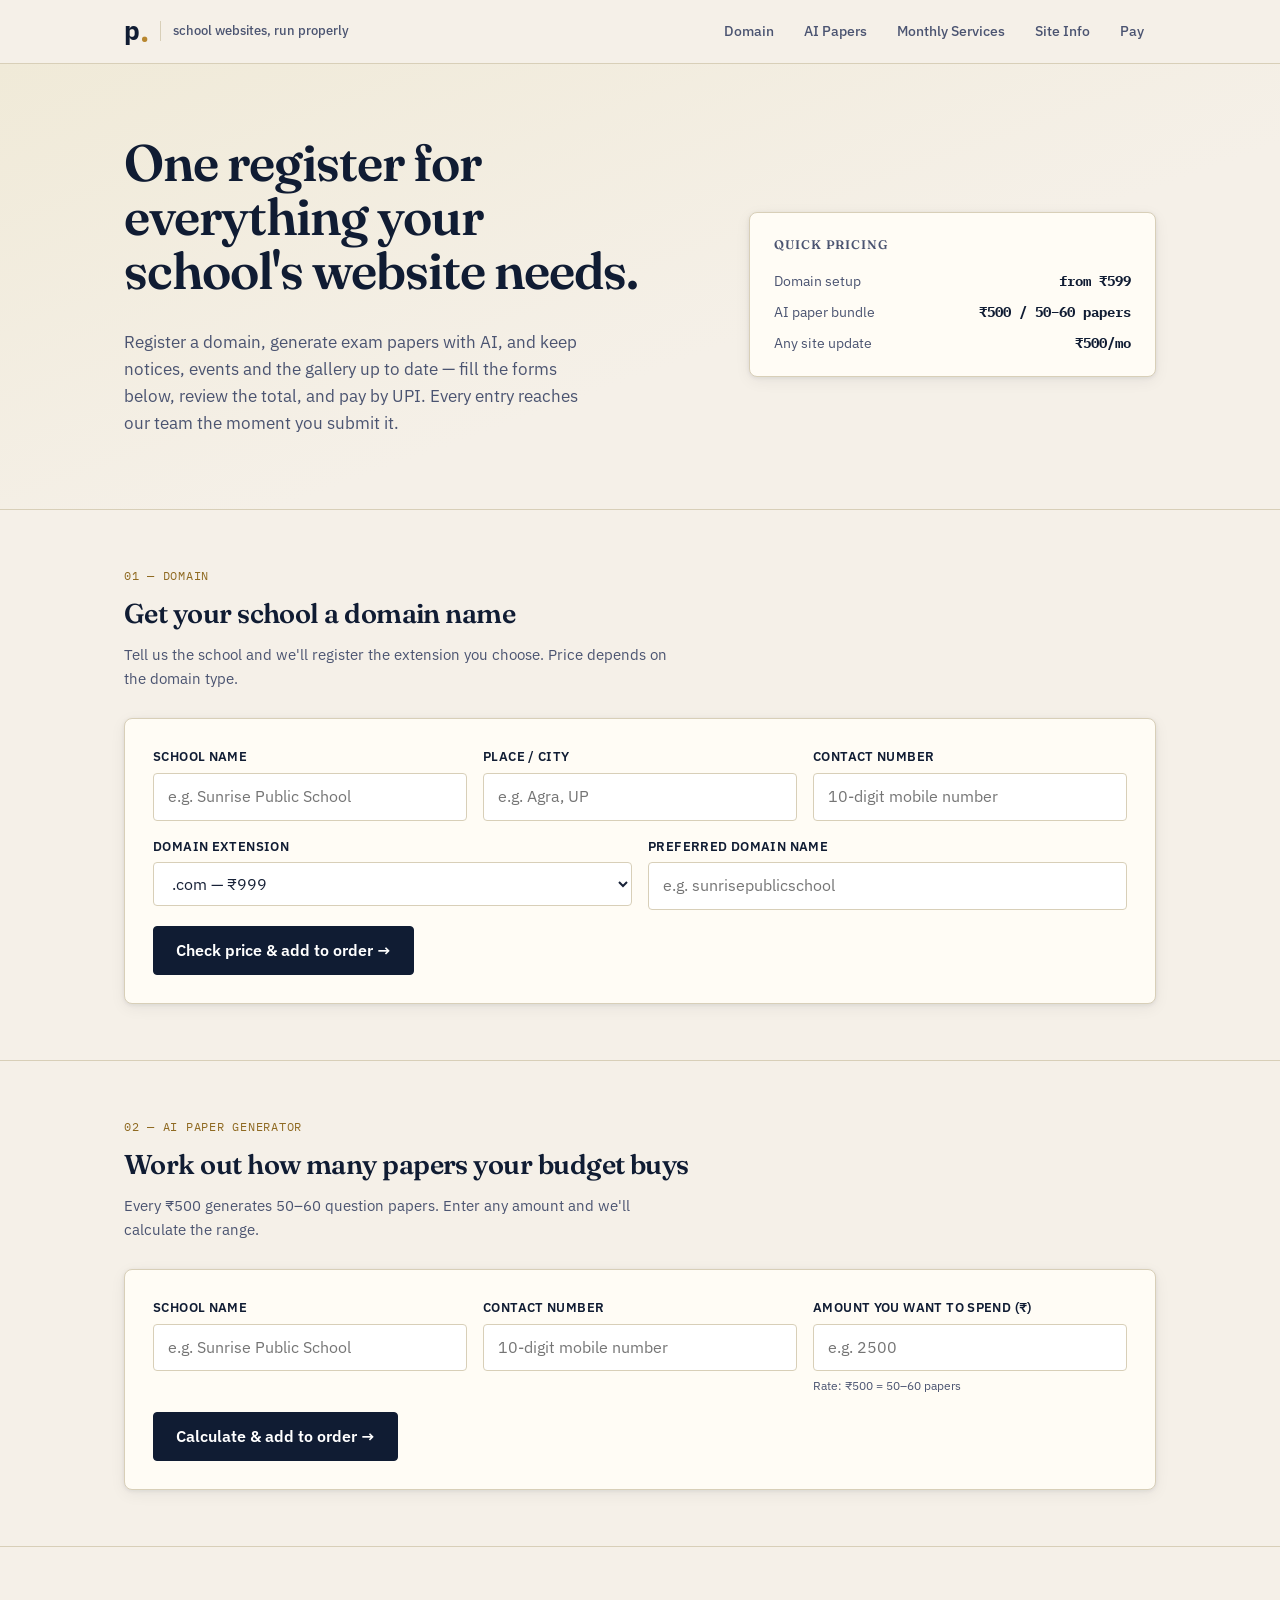
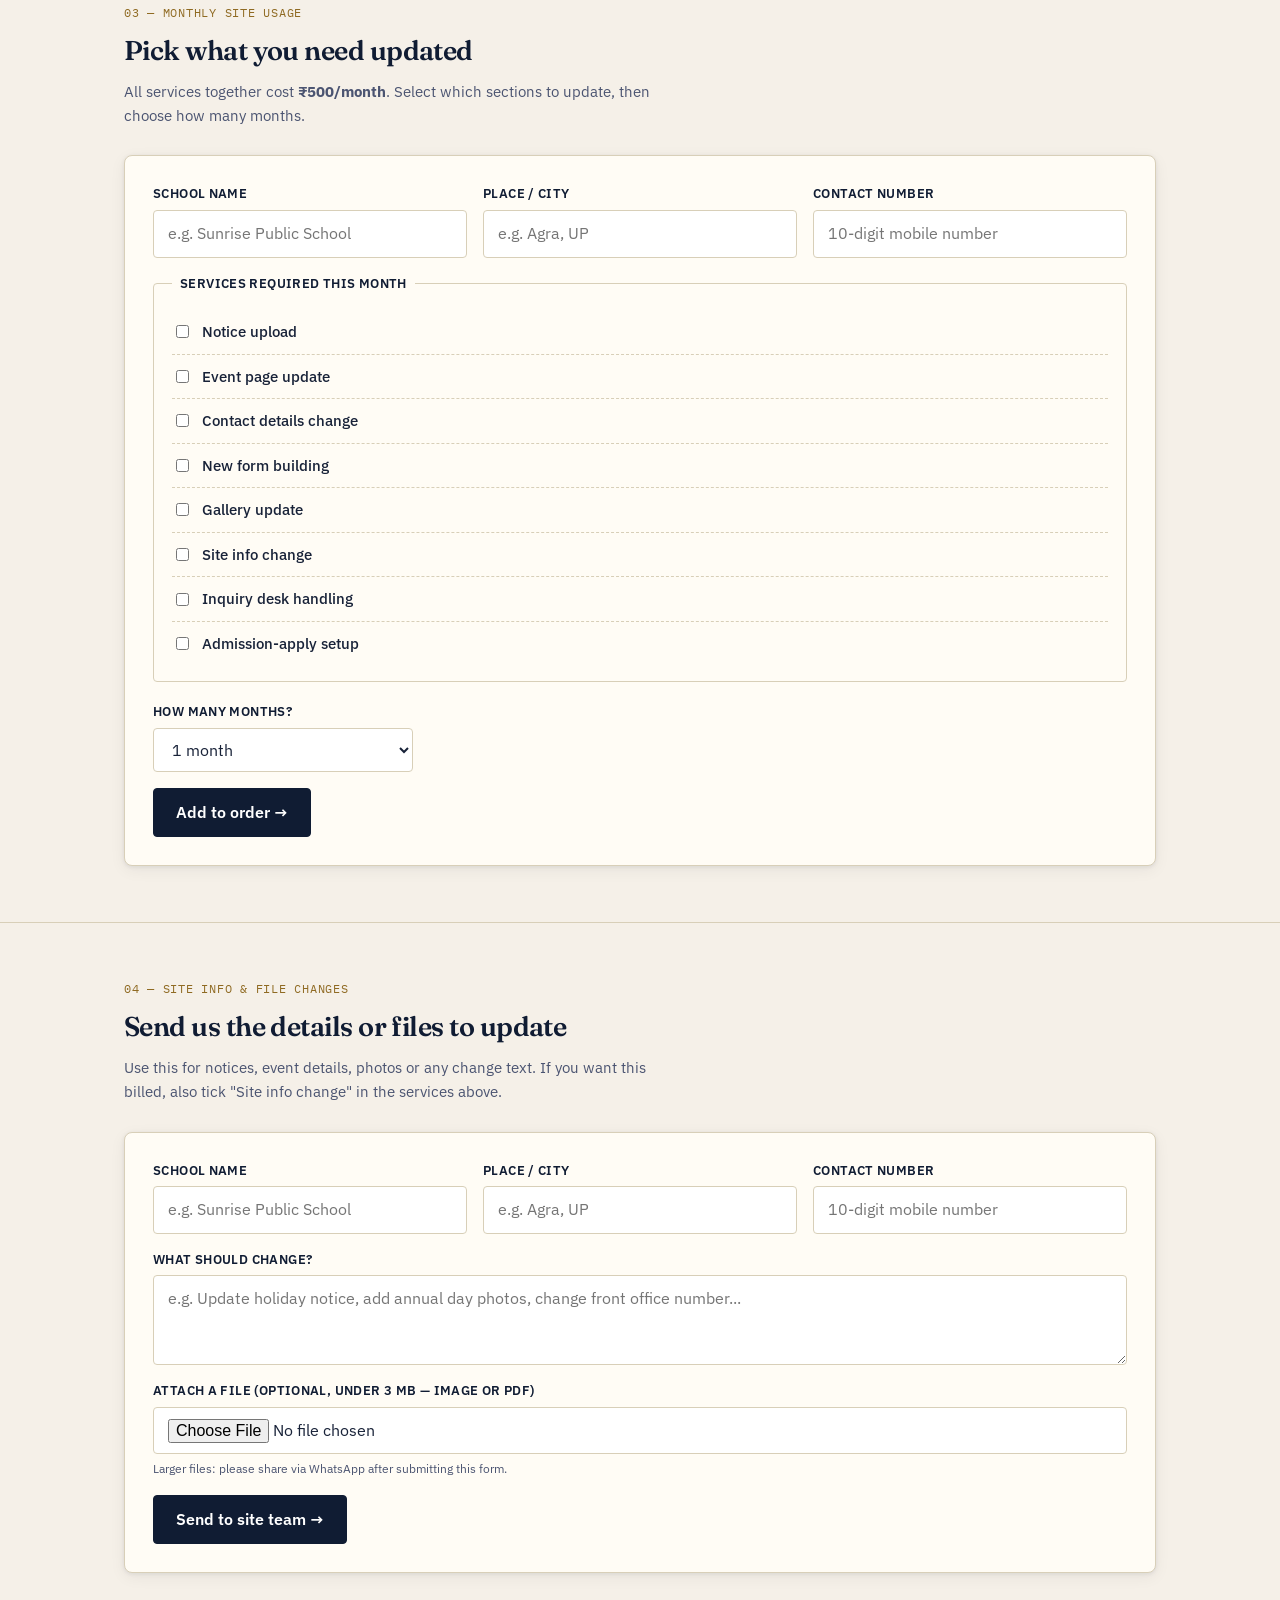
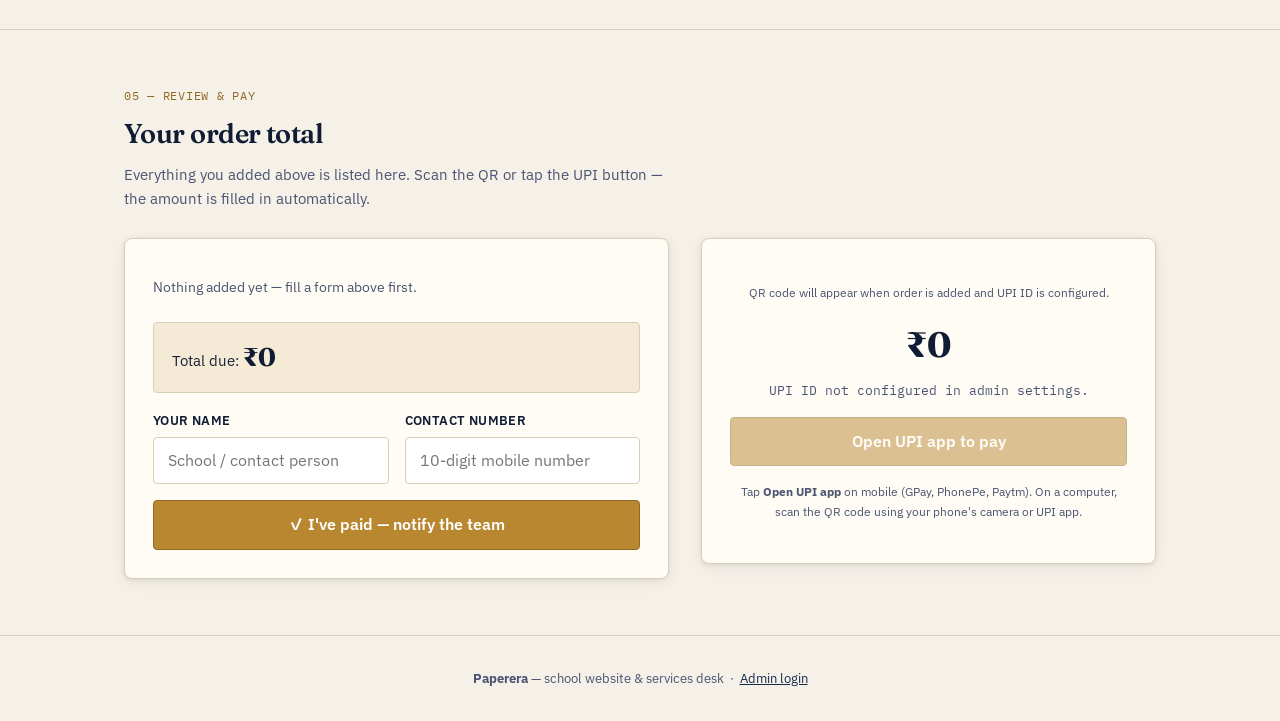
==== index.html @ 580691a7 "Remove secret and clean project history" ====
<!DOCTYPE html>
<html lang="en">
<head>
<meta charset="UTF-8">
<meta name="viewport" content="width=device-width, initial-scale=1.0">
<title>Paperera — School Websites, Run Properly</title>
<link rel="stylesheet" href="style.css">
</head>
<body>

<header class="site-header">
  <div class="container bar">
    <a class="brand" href="#">
      <span class="logo-mark">p<span>.</span></span>
      <span class="tagline">school websites, run properly</span>
    </a>
    <nav class="top-nav">
      <a href="#domain">Domain</a>
      <a href="#papers">AI Papers</a>
      <a href="#services">Monthly Services</a>
      <a href="#siteinfo">Site Info</a>
      <a href="#pay">Pay</a>
    </nav>
  </div>
</header>

<!-- ═══════════ HERO ═══════════ -->
<section class="hero">
  <div class="container">
    <div>
      <h1>One register for everything your school's website needs.</h1>
      <p class="lede">Register a domain, generate exam papers with AI, and keep notices, events and the gallery
      up to date — fill the forms below, review the total, and pay by UPI. Every entry reaches our team the
      moment you submit it.</p>
    </div>
    <div class="register">
      <h4>Quick pricing</h4>
      <dl>
        <dt>Domain setup</dt><dd>from <span id="heroDomainFrom">₹599</span></dd>
        <dt>AI paper bundle</dt><dd><span id="heroPaperRate">₹500</span> / <span id="heroPaperRange">50–60 papers</span></dd>
        <dt>Any site update</dt><dd><span id="heroServiceRate">₹500</span>/mo</dd>
      </dl>
    </div>
  </div>
</section>

<!-- ═══════════ 01 DOMAIN ═══════════ -->
<section class="block" id="domain">
  <div class="container">
    <div class="block-head">
      <span class="no">01 — Domain</span>
      <h2>Get your school a domain name</h2>
      <p>Tell us the school and we'll register the extension you choose. Price depends on the domain type.</p>
    </div>
    <form class="card" id="domainForm" autocomplete="off">
      <div class="grid-3">
        <div class="field">
          <label for="dSchool">School name</label>
          <input type="text" id="dSchool" required placeholder="e.g. Sunrise Public School">
        </div>
        <div class="field">
          <label for="dPlace">Place / city</label>
          <input type="text" id="dPlace" required placeholder="e.g. Agra, UP">
        </div>
        <div class="field">
          <label for="dContact">Contact number</label>
          <input type="tel" id="dContact" required pattern="[0-9+ ]{8,15}" placeholder="10-digit mobile number">
        </div>
      </div>
      <div class="grid-2">
        <div class="field">
          <label for="dExt">Domain extension</label>
          <select id="dExt"></select>
        </div>
        <div class="field">
          <label for="dWanted">Preferred domain name</label>
          <input type="text" id="dWanted" placeholder="e.g. sunrisepublicschool">
        </div>
      </div>
      <div class="result" id="domainResult" style="display:none;">
        <span class="big" id="domainPriceOut">₹0</span> one-time registration for
        <strong id="domainNameOut"></strong>
      </div>
      <button type="submit">Check price &amp; add to order →</button>
      <div class="msg" id="domainMsg"></div>
    </form>
  </div>
</section>

<!-- ═══════════ 02 AI PAPERS ═══════════ -->
<section class="block" id="papers">
  <div class="container">
    <div class="block-head">
      <span class="no">02 — AI paper generator</span>
      <h2>Work out how many papers your budget buys</h2>
      <p>Every ₹500 generates 50–60 question papers. Enter any amount and we'll calculate the range.</p>
    </div>
    <form class="card" id="paperForm" autocomplete="off">
      <div class="grid-3">
        <div class="field">
          <label for="pSchool">School name</label>
          <input type="text" id="pSchool" required placeholder="e.g. Sunrise Public School">
        </div>
        <div class="field">
          <label for="pContact">Contact number</label>
          <input type="tel" id="pContact" required pattern="[0-9+ ]{8,15}" placeholder="10-digit mobile number">
        </div>
        <div class="field">
          <label for="pAmount">Amount you want to spend (₹)</label>
          <input type="number" id="pAmount" min="1" step="1" required placeholder="e.g. 2500">
          <span class="hint" id="paperRateHint"></span>
        </div>
      </div>
      <div class="result" id="paperResult" style="display:none;"></div>
      <button type="submit">Calculate &amp; add to order →</button>
      <div class="msg" id="paperMsg"></div>
    </form>
  </div>
</section>

<!-- ═══════════ 03 MONTHLY SERVICES ═══════════ -->
<section class="block" id="services">
  <div class="container">
    <div class="block-head">
      <span class="no">03 — Monthly site usage</span>
      <h2>Pick what you need updated</h2>
      <p>All services together cost <strong id="svcMonthlyLabel">₹500/month</strong>. Select which sections to update, then choose how many months.</p>
    </div>
    <form class="card" id="servicesForm" autocomplete="off">
      <div class="grid-3">
        <div class="field">
          <label for="sSchool">School name</label>
          <input type="text" id="sSchool" required placeholder="e.g. Sunrise Public School">
        </div>
        <div class="field">
          <label for="sPlace">Place / city</label>
          <input type="text" id="sPlace" required placeholder="e.g. Agra, UP">
        </div>
        <div class="field">
          <label for="sContact">Contact number</label>
          <input type="tel" id="sContact" required pattern="[0-9+ ]{8,15}" placeholder="10-digit mobile number">
        </div>
      </div>
      <fieldset>
        <legend>Services required this month</legend>
        <div id="serviceList"></div>
      </fieldset>
      <div class="field" style="max-width:260px;">
        <label for="sMonths">How many months?</label>
        <select id="sMonths">
          <option value="1">1 month</option>
          <option value="2">2 months</option>
          <option value="3">3 months</option>
          <option value="4">4 months</option>
          <option value="5">5 months</option>
          <option value="6">6 months</option>
          <option value="7">7 months</option>
          <option value="8">8 months</option>
          <option value="9">9 months</option>
          <option value="10">10 months</option>
          <option value="11">11 months</option>
          <option value="12">12 months</option>
        </select>
      </div>
      <div class="result" id="servicesResult" style="display:none;"></div>
      <button type="submit">Add to order →</button>
      <div class="msg" id="serviceMsg"></div>
    </form>
  </div>
</section>

<!-- ═══════════ 04 SITE INFO ═══════════ -->
<section class="block" id="siteinfo">
  <div class="container">
    <div class="block-head">
      <span class="no">04 — Site info &amp; file changes</span>
      <h2>Send us the details or files to update</h2>
      <p>Use this for notices, event details, photos or any change text. If you want this billed, also tick
      "Site info change" in the services above.</p>
    </div>
    <form class="card" id="infoForm" autocomplete="off">
      <div class="grid-3">
        <div class="field">
          <label for="iSchool">School name</label>
          <input type="text" id="iSchool" required placeholder="e.g. Sunrise Public School">
        </div>
        <div class="field">
          <label for="iPlace">Place / city</label>
          <input type="text" id="iPlace" required placeholder="e.g. Agra, UP">
        </div>
        <div class="field">
          <label for="iContact">Contact number</label>
          <input type="tel" id="iContact" required pattern="[0-9+ ]{8,15}" placeholder="10-digit mobile number">
        </div>
      </div>
      <div class="field">
        <label for="iNotes">What should change?</label>
        <textarea id="iNotes" placeholder="e.g. Update holiday notice, add annual day photos, change front office number..."></textarea>
      </div>
      <div class="field">
        <label for="iFile">Attach a file (optional, under 3&nbsp;MB — image or PDF)</label>
        <input type="file" id="iFile" accept="image/*,.pdf">
        <span class="hint">Larger files: please share via WhatsApp after submitting this form.</span>
      </div>
      <button type="submit">Send to site team →</button>
      <div class="msg" id="infoMsg"></div>
    </form>
  </div>
</section>

<!-- ═══════════ 05 PAY ═══════════ -->
<section class="block" id="pay" style="border-bottom:none;">
  <div class="container">
    <div class="block-head">
      <span class="no">05 — Review &amp; pay</span>
      <h2>Your order total</h2>
      <p>Everything you added above is listed here. Scan the QR or tap the UPI button — the amount is filled
      in automatically.</p>
    </div>
    <div class="pay-wrap">
      <div class="card">
        <ul class="cart-list" id="cartList">
          <li class="empty-row"><em>Nothing added yet — fill a form above first.</em></li>
        </ul>
        <div class="result">
          Total due: <span class="big" id="cartTotalOut">₹0</span>
        </div>
        <div class="grid-2" style="margin-top:18px;">
          <div class="field">
            <label for="payName">Your name</label>
            <input type="text" id="payName" placeholder="School / contact person">
          </div>
          <div class="field">
            <label for="payContact">Contact number</label>
            <input type="tel" id="payContact" placeholder="10-digit mobile number">
          </div>
        </div>
        <button id="confirmPaidBtn" class="gold" style="width:100%;justify-content:center;">
          ✓ I've paid — notify the team
        </button>
        <div class="msg" id="payMsg"></div>
      </div>

      <div class="qr-box">
        <div id="qrImageWrap"><p class="hint">Loading payment QR…</p></div>
        <div class="amt" id="qrAmountOut">₹0</div>
        <div style="display:flex;align-items:center;justify-content:center;gap:8px;margin-top:6px;">
          <span class="upi" id="qrUpiOut">UPI ID not set</span>
          <button type="button" id="copyUpiBtn" class="secondary sm" style="display:none;padding:3px 8px;font-size:0.75rem;">Copy</button>
        </div>
        <p style="margin-top:16px;">
          <a class="btn gold" id="upiPayBtn" href="#" style="width:100%;justify-content:center;">Open UPI app to pay</a>
        </p>
        <p class="hint" id="upiHintText">
          Tap <strong>Open UPI app</strong> on mobile (GPay, PhonePe, Paytm). On a computer, scan the QR code using your phone's camera or UPI app.
        </p>
      </div>
    </div>
  </div>
</section>

<!-- ═══════════ STICKY CART BAR ═══════════ -->
<div class="cart-bar" id="cartBar" style="display:none;">
  <div class="container">
    <div class="items" id="cartBarItems">No items added yet</div>
    <div class="total">Total: <span id="cartBarTotal">₹0</span></div>
    <a href="#pay" class="btn gold">Review &amp; pay →</a>
  </div>
</div>

<footer class="site-footer">
  <div class="container">
    <strong>Paperera</strong> — school website &amp; services desk
    &nbsp;·&nbsp; <a href="admin.html">Admin login</a>
  </div>
</footer>

<script src="storage.js"></script>
<script src="app.js"></script>
</body>
</html>
---- style.css ----
@import url('https://fonts.googleapis.com/css2?family=Fraunces:opsz,wght@9..144,400;9..144,500;9..144,600;9..144,700&family=IBM+Plex+Sans:wght@400;500;600;700&family=IBM+Plex+Mono:wght@500&display=swap');

:root {
  --ink:          #182238;
  --ink-soft:     #4b5471;
  --navy:         #182b4d;
  --navy-deep:    #101c33;
  --paper:        #f5f0e8;
  --paper-card:   #fffcf5;
  --line:         #d8cfb8;
  --gold:         #b8872f;
  --gold-light:   #f5ead6;
  --gold-deep:    #8f6a22;
  --green:        #2a6044;
  --red:          #a3372b;
  --radius:       4px;
  --radius-lg:    8px;
  --max:          1080px;
  --shadow:       0 1px 4px rgba(16,28,51,.08), 0 4px 16px rgba(16,28,51,.06);
}

*, *::before, *::after { box-sizing: border-box; }
html { scroll-behavior: smooth; }
body {
  margin: 0;
  background: var(--paper);
  color: var(--ink);
  font-family: 'IBM Plex Sans', system-ui, sans-serif;
  font-size: 16px;
  line-height: 1.6;
}
h1, h2, h3, h4 {
  font-family: 'Fraunces', serif;
  color: var(--navy-deep);
  margin: 0 0 .4em;
  font-weight: 600;
  letter-spacing: -.02em;
}
p { margin: 0 0 1em; max-width: 62ch; }
a { color: var(--navy); }
.container { max-width: var(--max); margin: 0 auto; padding: 0 24px; }

::selection { background: var(--gold); color: #fff; }
:focus-visible { outline: 2px solid var(--navy); outline-offset: 2px; }

/* ─── Logo mark "p." ─── */
.logo-mark {
  font-family: 'IBM Plex Sans', sans-serif;
  font-weight: 700;
  font-size: 1.6rem;
  color: var(--navy-deep);
  letter-spacing: -.04em;
  line-height: 1;
  display: inline-flex;
  align-items: center;
  gap: 1px;
  user-select: none;
}
.logo-mark span { color: var(--gold); font-size: 1.9rem; line-height: 1; }

/* ─── Header ─── */
.site-header {
  border-bottom: 1px solid var(--line);
  background: var(--paper);
  position: sticky; top: 0; z-index: 20;
}
.site-header .bar {
  display: flex; align-items: center; justify-content: space-between;
  padding: 14px 24px;
}
.brand { display: flex; align-items: center; gap: 12px; text-decoration: none; }
.brand .tagline { color: var(--ink-soft); font-size: .8rem; font-weight: 500; padding-left: 12px; border-left: 1px solid var(--line); }
nav.top-nav { display: flex; gap: 6px; }
nav.top-nav a {
  color: var(--ink-soft); text-decoration: none; font-size: .88rem; font-weight: 500;
  padding: 6px 12px; border-radius: var(--radius); transition: background .15s, color .15s;
}
nav.top-nav a:hover { color: var(--navy-deep); background: var(--gold-light); }
@media (max-width: 720px) { nav.top-nav { display: none; } }

/* ─── Hero ─── */
.hero {
  border-bottom: 1px solid var(--line);
  background: linear-gradient(160deg, #f0ead8 0%, var(--paper) 60%);
}
.hero .container {
  padding: 72px 24px 56px;
  display: grid; grid-template-columns: 1.4fr 1fr; gap: 56px; align-items: center;
}
@media (max-width: 720px) { .hero .container { grid-template-columns: 1fr; } }
.hero h1 { font-size: clamp(2rem, 4.5vw, 3.2rem); line-height: 1.06; max-width: 16ch; margin-bottom: .6em; }
.hero .lede { font-size: 1.05rem; color: var(--ink-soft); max-width: 46ch; }
.hero .register {
  border: 1px solid var(--line); background: var(--paper-card);
  padding: 22px 24px; border-radius: var(--radius-lg); box-shadow: var(--shadow);
}
.hero .register h4 { font-size: .78rem; text-transform: uppercase; letter-spacing: .07em; color: var(--ink-soft); margin-bottom: 14px; }
.hero .register dl { display: grid; grid-template-columns: auto 1fr; gap: 8px 16px; margin: 0; font-size: .9rem; }
.hero .register dt { color: var(--ink-soft); }
.hero .register dd { margin: 0; text-align: right; font-weight: 700; color: var(--navy-deep); font-family: 'IBM Plex Mono', monospace; }

/* ─── Sections ─── */
section.block { padding: 56px 0; border-bottom: 1px solid var(--line); }
.block-head { margin-bottom: 28px; }
.block-head .no {
  font-family: 'IBM Plex Mono', monospace; color: var(--gold-deep);
  font-size: .78rem; letter-spacing: .06em; text-transform: uppercase; display: block; margin-bottom: 6px;
}
.block-head h2 { font-size: 1.7rem; margin-bottom: 6px; }
.block-head p { margin: 0; color: var(--ink-soft); font-size: .95rem; }

/* ─── Cards + forms ─── */
.card {
  border: 1px solid var(--line); background: var(--paper-card);
  border-radius: var(--radius-lg); padding: 28px; box-shadow: var(--shadow);
}
.grid-2 { display: grid; grid-template-columns: 1fr 1fr; gap: 16px; }
.grid-3 { display: grid; grid-template-columns: 1fr 1fr 1fr; gap: 16px; }
@media (max-width: 720px) { .grid-2, .grid-3 { grid-template-columns: 1fr; } }

.field { display: flex; flex-direction: column; gap: 5px; margin-bottom: 16px; }
.field label { font-size: .8rem; font-weight: 600; color: var(--navy-deep); text-transform: uppercase; letter-spacing: .03em; }
.field .hint { font-size: .76rem; color: var(--ink-soft); }

input[type=text], input[type=tel], input[type=number], input[type=email],
input[type=password], select, textarea, input[type=file] {
  font: inherit; padding: 10px 14px; border: 1px solid var(--line);
  border-radius: var(--radius); background: #fff; color: var(--ink);
  transition: border-color .15s, box-shadow .15s; width: 100%;
}
input:focus, select:focus, textarea:focus {
  border-color: var(--navy); box-shadow: 0 0 0 3px rgba(24,43,77,.1); outline: none;
}
textarea { resize: vertical; min-height: 90px; }

fieldset { border: 1px solid var(--line); border-radius: var(--radius); padding: 16px 18px; margin: 0 0 20px; }
legend { padding: 0 8px; font-size: .8rem; font-weight: 600; color: var(--navy-deep); text-transform: uppercase; letter-spacing: .03em; }

.service-row {
  display: flex; align-items: center; justify-content: space-between; gap: 12px;
  padding: 10px 0; border-bottom: 1px dashed var(--line);
}
.service-row:last-child { border-bottom: none; }
.service-row label { display: flex; align-items: center; gap: 10px; font-size: .92rem; font-weight: 500; cursor: pointer; }
.service-row .price { font-family: 'IBM Plex Mono', monospace; color: var(--gold-deep); font-size: .85rem; white-space: nowrap; }

/* ─── Buttons ─── */
button, .btn {
  font: inherit; font-weight: 600; border: 1px solid var(--navy-deep);
  background: var(--navy-deep); color: #fff;
  padding: 11px 22px; border-radius: var(--radius); cursor: pointer;
  display: inline-flex; align-items: center; gap: 6px; text-decoration: none;
  transition: background .15s, transform .1s; white-space: nowrap;
}
button:hover, .btn:hover { background: var(--navy); }
button:active, .btn:active { transform: scale(.98); }
button.secondary, .btn.secondary { background: transparent; color: var(--navy-deep); }
button.secondary:hover { background: rgba(24,43,77,.06); }
button.gold, .btn.gold { background: var(--gold); border-color: var(--gold-deep); color: #fff; }
button.gold:hover { background: var(--gold-deep); }
button.sm { padding: 6px 12px; font-size: .8rem; }
button[disabled] { opacity: .45; cursor: not-allowed; pointer-events: none; }

/* ─── Messages ─── */
.msg { font-size: .85rem; padding: 10px 14px; border-radius: var(--radius); margin-top: 12px; display: none; }
.msg.show { display: block; }
.msg.ok  { background: rgba(42,96,68,.1);  color: var(--green); border: 1px solid rgba(42,96,68,.25); }
.msg.err { background: rgba(163,55,43,.1); color: var(--red);   border: 1px solid rgba(163,55,43,.25); }

/* ─── Result callout ─── */
.result {
  margin: 16px 0 0; padding: 14px 18px; border: 1px solid var(--line);
  border-radius: var(--radius); background: var(--gold-light); font-size: .94rem;
}
.result .big { font-family: 'Fraunces', serif; font-size: 1.6rem; color: var(--navy-deep); font-weight: 700; }

/* ─── Cart bar ─── */
.cart-bar {
  position: sticky; bottom: 0; z-index: 30;
  background: var(--navy-deep); color: #f5f0e8; border-top: 2px solid var(--gold);
}
.cart-bar .container {
  display: flex; align-items: center; justify-content: space-between;
  gap: 16px; padding: 12px 24px; flex-wrap: wrap;
}
.cart-bar .items { font-size: .82rem; color: #b0bad0; }
.cart-bar .total { font-family: 'Fraunces', serif; font-size: 1.25rem; }
.cart-bar .total span { color: var(--gold); font-weight: 700; }

.cart-list { list-style: none; margin: 0 0 16px; padding: 0; font-size: .9rem; }
.cart-list li {
  display: flex; justify-content: space-between; align-items: center;
  padding: 8px 0; border-bottom: 1px dashed var(--line);
}
.cart-list li:last-child { border-bottom: none; }
.cart-list li em { font-style: normal; color: var(--ink-soft); }
.cart-list li button.remove-item {
  background: none; border: none; color: var(--red); cursor: pointer;
  font-size: 1rem; padding: 2px 6px; line-height: 1;
}

/* ─── Pay section ─── */
.pay-wrap { display: grid; grid-template-columns: 1.2fr 1fr; gap: 32px; align-items: start; }
@media (max-width: 720px) { .pay-wrap { grid-template-columns: 1fr; } }

.qr-box {
  border: 1px solid var(--line); background: var(--paper-card);
  border-radius: var(--radius-lg); padding: 28px; text-align: center; box-shadow: var(--shadow);
}
.qr-box img { max-width: 220px; width: 100%; border: 1px solid var(--line); border-radius: var(--radius); }
.qr-box .amt { font-family: 'Fraunces', serif; font-size: 2.2rem; color: var(--navy-deep); margin: 14px 0 4px; font-weight: 700; }
.qr-box .upi { font-family: 'IBM Plex Mono', monospace; font-size: .82rem; color: var(--ink-soft); }
.qr-box .hint { font-size: .78rem; color: var(--ink-soft); margin-top: 16px; }

/* ─── Footer ─── */
footer.site-footer {
  padding: 32px 24px; text-align: center;
  color: var(--ink-soft); font-size: .82rem; border-top: 1px solid var(--line);
}
footer.site-footer a { color: var(--navy); }

/* ════════════════════════════════════════════
   ADMIN PANEL
════════════════════════════════════════════ */
body.admin { background: #0d1625; }

/* Login */
.login-wrap {
  min-height: 100vh; display: flex; align-items: center;
  justify-content: center; padding: 24px;
}
.login-card {
  width: 100%; max-width: 380px; background: var(--paper-card);
  border: 1px solid var(--line); border-radius: var(--radius-lg);
  padding: 40px 36px; box-shadow: 0 8px 32px rgba(0,0,0,.3);
}
.login-logo { text-align: center; margin-bottom: 24px; }
.login-card h1 { font-size: 1.4rem; text-align: center; margin-bottom: 4px; }
.login-card > p { text-align: center; color: var(--ink-soft); font-size: .88rem; margin-bottom: 20px; }

/* Shell */
.admin-shell { display: none; min-height: 100vh; background: #f0ece4; }
.admin-shell.show { display: block; }

.admin-top {
  background: var(--navy-deep); color: #f5f0e8;
  padding: 14px 28px; display: flex; justify-content: space-between; align-items: center;
  border-bottom: 2px solid var(--gold);
}
.admin-top .brand-area { display: flex; align-items: center; gap: 12px; }
.admin-top .logo-mark { color: #f5f0e8; }
.admin-top .logo-mark span { color: var(--gold); }
.admin-top .sub { font-size: .78rem; color: #8a9ab8; border-left: 1px solid #2a3a5c; padding-left: 12px; }
.admin-top .actions { display: flex; align-items: center; gap: 10px; }
.admin-top button { background: transparent; border: 1px solid rgba(245,240,232,.3); color: #f5f0e8; font-size: .82rem; padding: 7px 14px; }
.admin-top button:hover { background: rgba(245,240,232,.1); }

/* Tabs */
.admin-tabs {
  display: flex; gap: 0; padding: 0 28px;
  background: var(--navy-deep); border-bottom: 1px solid rgba(255,255,255,.08);
}
.admin-tabs button {
  background: transparent; border: none; border-bottom: 3px solid transparent;
  color: #8a9ab8; padding: 14px 20px; font-weight: 500; font-size: .9rem;
  border-radius: 0; transition: color .15s, border-color .15s;
}
.admin-tabs button:hover { color: #d4c9b4; background: rgba(255,255,255,.04); }
.admin-tabs button.active { color: #f5f0e8; border-bottom-color: var(--gold); font-weight: 600; }

/* Panel body */
.admin-panel { padding: 32px 28px 80px; max-width: 1280px; margin: 0 auto; }
.tab-view { display: none; }
.tab-view.active { display: block; }

/* Stat grid */
.stat-grid { display: grid; grid-template-columns: repeat(4, 1fr); gap: 16px; margin-bottom: 32px; }
@media (max-width: 900px) { .stat-grid { grid-template-columns: repeat(2, 1fr); } }
.stat-card {
  background: var(--paper-card); border: 1px solid var(--line);
  border-radius: var(--radius-lg); padding: 18px 22px; box-shadow: var(--shadow);
}
.stat-card .label { font-size: .72rem; color: var(--ink-soft); text-transform: uppercase; letter-spacing: .06em; }
.stat-card .value { font-family: 'Fraunces', serif; font-size: 1.9rem; color: var(--navy-deep); margin-top: 4px; font-weight: 700; }
.stat-card.highlight { border-left: 3px solid var(--gold); }

/* Overview header */
.overview-head {
  display: flex; align-items: center; justify-content: space-between;
  gap: 16px; flex-wrap: wrap; margin-bottom: 18px;
}
.overview-head h3 { margin: 0; font-size: 1.1rem; }

/* View Switcher */
.view-switcher { display: flex; gap: 4px; background: #e0d8c7; padding: 3px; border-radius: var(--radius); }
.view-switcher button {
  padding: 6px 12px; font-size: .8rem; font-weight: 600; border: none; background: transparent;
  color: var(--ink-soft); border-radius: calc(var(--radius) - 1px); cursor: pointer; transition: all .15s;
}
.view-switcher button:hover { color: var(--navy-deep); }
.view-switcher button.active { background: #fff; color: var(--navy-deep); box-shadow: 0 1px 3px rgba(0,0,0,.1); }

/* Filter pills */
.filter-pills { display: flex; gap: 6px; flex-wrap: wrap; }
.filter-pills button {
  padding: 5px 14px; border-radius: 20px; font-size: .78rem; font-weight: 600;
  background: #e6e0d4; border: 1px solid var(--line); color: var(--ink-soft);
  letter-spacing: .02em; transition: all .15s;
}
.filter-pills button:hover { background: var(--gold-light); color: var(--navy-deep); border-color: var(--gold); }
.filter-pills button.active { background: var(--navy-deep); border-color: var(--navy-deep); color: #fff; }

.req-item { display: inline-flex; align-items: center; gap: 4px; margin: 2px 4px 2px 0; padding: 2px 8px; background: #f0ebd8; border-radius: 4px; font-size: .78rem; border: 1px solid var(--line); }
.req-item .type-tag { font-weight: 600; font-size: .7rem; text-transform: uppercase; color: var(--gold-deep); }

/* Table */
.table-wrap { overflow-x: auto; border: 1px solid var(--line); border-radius: var(--radius-lg); box-shadow: var(--shadow); }
table { width: 100%; border-collapse: collapse; background: var(--paper-card); font-size: .85rem; }
table th, table td { text-align: left; padding: 11px 14px; border-bottom: 1px solid var(--line); vertical-align: middle; }
table th {
  background: #ede6d6; color: var(--navy-deep);
  font-weight: 700; font-size: .72rem; text-transform: uppercase; letter-spacing: .05em; white-space: nowrap;
}
table tr:last-child td { border-bottom: none; }
table tbody tr:hover td { background: #fbf7ec; }
.table-wrap table { border-radius: var(--radius-lg); overflow: hidden; }

.empty-row td { text-align: center; color: var(--ink-soft); padding: 40px 14px; font-style: italic; }

/* Badges */
.badge {
  padding: 3px 10px; border-radius: 20px;
  font-size: .68rem; font-weight: 700; text-transform: uppercase; letter-spacing: .05em; white-space: nowrap;
}
.badge.new      { background: #dce6f5; color: #1a4080; }
.badge.handled  { background: rgba(42,96,68,.15); color: var(--green); }
.badge.paid     { background: rgba(42,96,68,.2);  color: var(--green); border: 1px solid rgba(42,96,68,.3); }
.badge.pending  { background: rgba(184,135,47,.18); color: var(--gold-deep); }
.badge.domain   { background: #e8e0ff; color: #4427a0; }
.badge.paper    { background: #ffecd6; color: #904010; }
.badge.service  { background: #d6f0ff; color: #0a5a80; }
.badge.siteinfo { background: #f0e8ff; color: #6030a0; }
.badge.payment  { background: rgba(42,96,68,.12); color: var(--green); }

/* Settings */
.settings-sections { display: flex; flex-direction: column; gap: 28px; }
.settings-card {
  background: var(--paper-card); border: 1px solid var(--line);
  border-radius: var(--radius-lg); padding: 28px; box-shadow: var(--shadow);
}
.settings-card h4 {
  margin: 0 0 20px; font-size: 1rem; padding-bottom: 12px;
  border-bottom: 1px solid var(--line); display: flex; align-items: center; gap: 8px;
}
.settings-card h4 .icon { font-size: 1.1rem; }
.settings-inner { display: grid; grid-template-columns: 1fr 1fr; gap: 24px; }
@media (max-width: 760px) { .settings-inner { grid-template-columns: 1fr; } }
.settings-row { display: flex; align-items: center; gap: 12px; margin-bottom: 12px; }
.settings-row label { min-width: 80px; font-size: .82rem; font-weight: 600; color: var(--navy-deep); }
.settings-row input { flex: 1; }

.domain-price-grid { display: grid; grid-template-columns: repeat(auto-fill, minmax(140px, 1fr)); gap: 12px; }
.service-price-grid { display: grid; grid-template-columns: repeat(auto-fill, minmax(200px, 1fr)); gap: 12px; }
.price-field { display: flex; flex-direction: column; gap: 5px; }
.price-field label { font-size: .78rem; font-weight: 600; color: var(--ink-soft); }

.qr-preview { max-width: 150px; border: 1px solid var(--line); border-radius: var(--radius); margin-top: 10px; display: block; }

/* Supabase card */
.supa-status { font-size: .82rem; padding: 8px 12px; border-radius: var(--radius); margin-top: 10px; display: none; }
.supa-status.show { display: block; }
.supa-status.ok  { background: rgba(42,96,68,.1); color: var(--green); }
.supa-status.err { background: rgba(163,55,43,.1); color: var(--red); }

/* Refresh btn */
.overview-refresh { font-size: .82rem; }
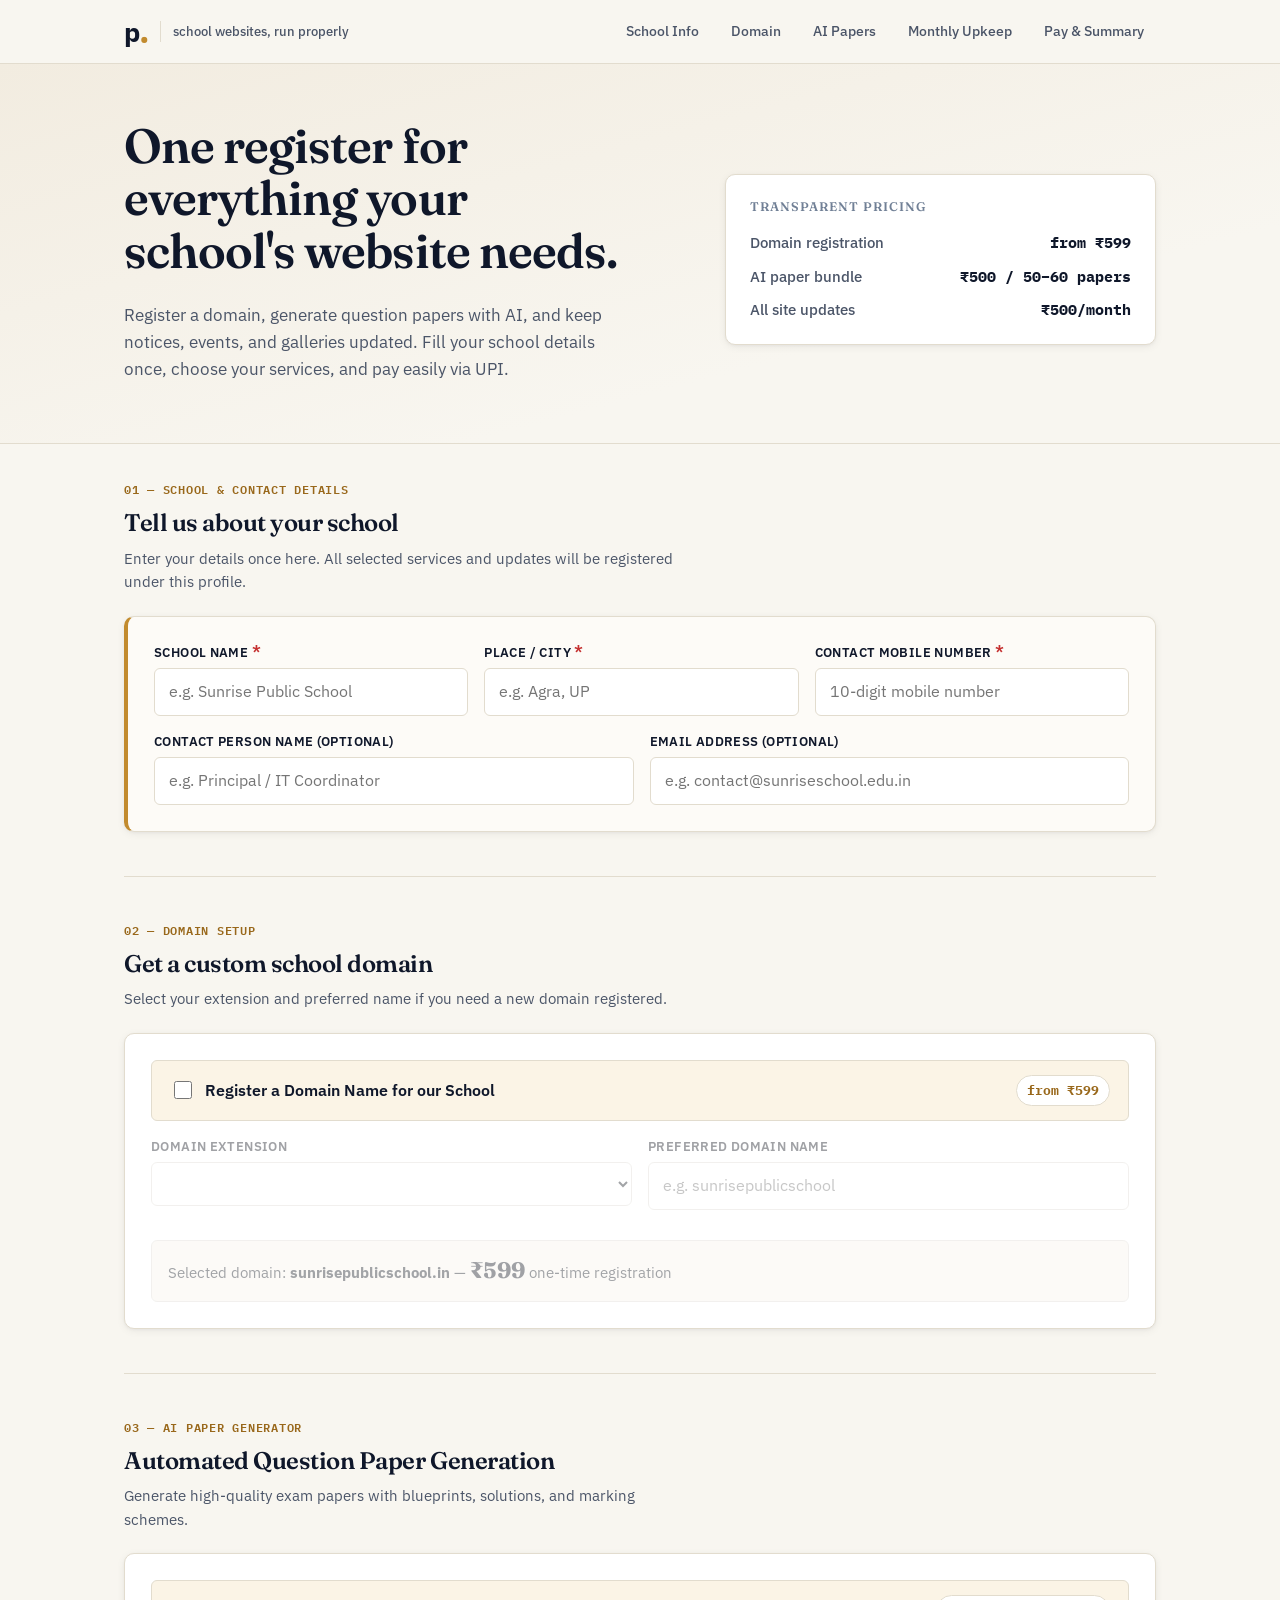
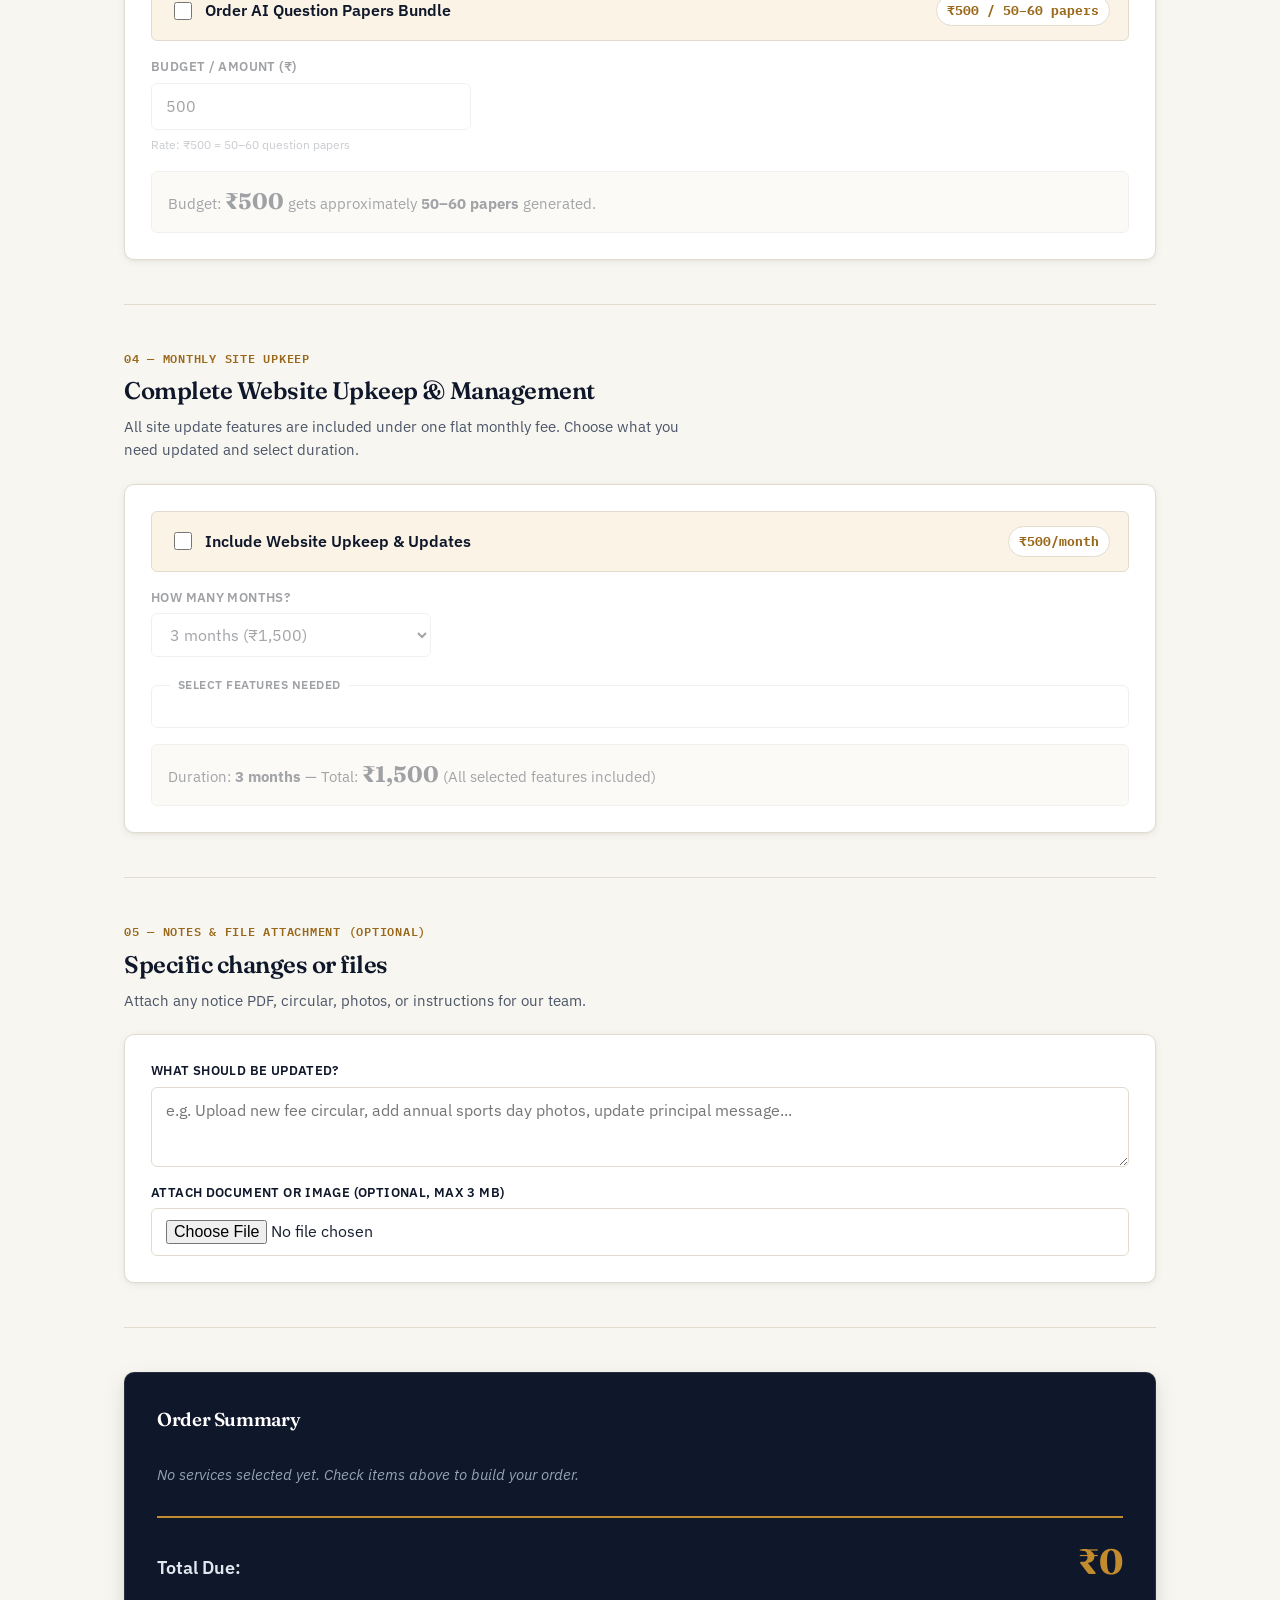
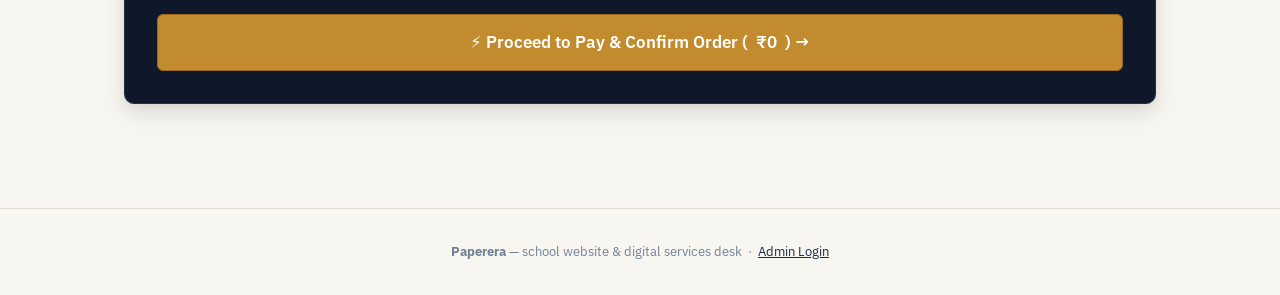
==== commit 3a193a87: "Paperera: Streamlined single-box client profile, instant payment flow, Supabase sync, and deduplicat" ====
--- a/index.html
+++ b/index.html
@@ -3,7 +3,7 @@
 <head>
 <meta charset="UTF-8">
 <meta name="viewport" content="width=device-width, initial-scale=1.0">
-<title>Paperera — School Websites, Run Properly</title>
+<title>Paperera — School Websites &amp; Services Desk</title>
 <link rel="stylesheet" href="style.css">
 </head>
 <body>
@@ -15,11 +15,11 @@
       <span class="tagline">school websites, run properly</span>
     </a>
     <nav class="top-nav">
+      <a href="#school-info">School Info</a>
       <a href="#domain">Domain</a>
       <a href="#papers">AI Papers</a>
-      <a href="#services">Monthly Services</a>
-      <a href="#siteinfo">Site Info</a>
-      <a href="#pay">Pay</a>
+      <a href="#services">Monthly Upkeep</a>
+      <a href="#order-summary">Pay &amp; Summary</a>
     </nav>
   </div>
 </header>
@@ -29,249 +29,236 @@
   <div class="container">
     <div>
       <h1>One register for everything your school's website needs.</h1>
-      <p class="lede">Register a domain, generate exam papers with AI, and keep notices, events and the gallery
-      up to date — fill the forms below, review the total, and pay by UPI. Every entry reaches our team the
-      moment you submit it.</p>
+      <p class="lede">Register a domain, generate question papers with AI, and keep notices, events, and galleries updated. Fill your school details once, choose your services, and pay easily via UPI.</p>
     </div>
     <div class="register">
-      <h4>Quick pricing</h4>
+      <h4>Transparent Pricing</h4>
       <dl>
-        <dt>Domain setup</dt><dd>from <span id="heroDomainFrom">₹599</span></dd>
+        <dt>Domain registration</dt><dd>from <span id="heroDomainFrom">₹599</span></dd>
         <dt>AI paper bundle</dt><dd><span id="heroPaperRate">₹500</span> / <span id="heroPaperRange">50–60 papers</span></dd>
-        <dt>Any site update</dt><dd><span id="heroServiceRate">₹500</span>/mo</dd>
+        <dt>All site updates</dt><dd><span id="heroServiceRate">₹500</span>/month</dd>
       </dl>
     </div>
   </div>
 </section>
 
-<!-- ═══════════ 01 DOMAIN ═══════════ -->
-<section class="block" id="domain">
-  <div class="container">
-    <div class="block-head">
-      <span class="no">01 — Domain</span>
-      <h2>Get your school a domain name</h2>
-      <p>Tell us the school and we'll register the extension you choose. Price depends on the domain type.</p>
-    </div>
-    <form class="card" id="domainForm" autocomplete="off">
+<main class="container" style="padding-top: 36px; padding-bottom: 60px;">
+
+  <!-- ═══════════ 01 COMPULSORY SCHOOL DETAILS (SINGLE BOX) ═══════════ -->
+  <section class="block" id="school-info" style="padding-top: 0;">
+    <div class="block-head">
+      <span class="no">01 — School &amp; Contact Details</span>
+      <h2>Tell us about your school</h2>
+      <p>Enter your details once here. All selected services and updates will be registered under this profile.</p>
+    </div>
+    <div class="card highlight-card">
       <div class="grid-3">
         <div class="field">
-          <label for="dSchool">School name</label>
-          <input type="text" id="dSchool" required placeholder="e.g. Sunrise Public School">
+          <label for="mainSchool">School Name <span class="req">*</span></label>
+          <input type="text" id="mainSchool" required placeholder="e.g. Sunrise Public School" autocomplete="organization">
         </div>
         <div class="field">
-          <label for="dPlace">Place / city</label>
-          <input type="text" id="dPlace" required placeholder="e.g. Agra, UP">
+          <label for="mainPlace">Place / City <span class="req">*</span></label>
+          <input type="text" id="mainPlace" required placeholder="e.g. Agra, UP" autocomplete="address-level2">
         </div>
         <div class="field">
-          <label for="dContact">Contact number</label>
-          <input type="tel" id="dContact" required pattern="[0-9+ ]{8,15}" placeholder="10-digit mobile number">
+          <label for="mainContact">Contact Mobile Number <span class="req">*</span></label>
+          <input type="tel" id="mainContact" required pattern="[0-9+ ]{8,15}" placeholder="10-digit mobile number" autocomplete="tel">
         </div>
       </div>
       <div class="grid-2">
-        <div class="field">
-          <label for="dExt">Domain extension</label>
-          <select id="dExt"></select>
-        </div>
-        <div class="field">
-          <label for="dWanted">Preferred domain name</label>
-          <input type="text" id="dWanted" placeholder="e.g. sunrisepublicschool">
-        </div>
-      </div>
-      <div class="result" id="domainResult" style="display:none;">
-        <span class="big" id="domainPriceOut">₹0</span> one-time registration for
-        <strong id="domainNameOut"></strong>
-      </div>
-      <button type="submit">Check price &amp; add to order →</button>
-      <div class="msg" id="domainMsg"></div>
-    </form>
-  </div>
-</section>
-
-<!-- ═══════════ 02 AI PAPERS ═══════════ -->
-<section class="block" id="papers">
-  <div class="container">
-    <div class="block-head">
-      <span class="no">02 — AI paper generator</span>
-      <h2>Work out how many papers your budget buys</h2>
-      <p>Every ₹500 generates 50–60 question papers. Enter any amount and we'll calculate the range.</p>
-    </div>
-    <form class="card" id="paperForm" autocomplete="off">
-      <div class="grid-3">
-        <div class="field">
-          <label for="pSchool">School name</label>
-          <input type="text" id="pSchool" required placeholder="e.g. Sunrise Public School">
-        </div>
-        <div class="field">
-          <label for="pContact">Contact number</label>
-          <input type="tel" id="pContact" required pattern="[0-9+ ]{8,15}" placeholder="10-digit mobile number">
-        </div>
-        <div class="field">
-          <label for="pAmount">Amount you want to spend (₹)</label>
-          <input type="number" id="pAmount" min="1" step="1" required placeholder="e.g. 2500">
-          <span class="hint" id="paperRateHint"></span>
-        </div>
-      </div>
-      <div class="result" id="paperResult" style="display:none;"></div>
-      <button type="submit">Calculate &amp; add to order →</button>
-      <div class="msg" id="paperMsg"></div>
-    </form>
-  </div>
-</section>
-
-<!-- ═══════════ 03 MONTHLY SERVICES ═══════════ -->
-<section class="block" id="services">
-  <div class="container">
-    <div class="block-head">
-      <span class="no">03 — Monthly site usage</span>
-      <h2>Pick what you need updated</h2>
-      <p>All services together cost <strong id="svcMonthlyLabel">₹500/month</strong>. Select which sections to update, then choose how many months.</p>
-    </div>
-    <form class="card" id="servicesForm" autocomplete="off">
-      <div class="grid-3">
-        <div class="field">
-          <label for="sSchool">School name</label>
-          <input type="text" id="sSchool" required placeholder="e.g. Sunrise Public School">
-        </div>
-        <div class="field">
-          <label for="sPlace">Place / city</label>
-          <input type="text" id="sPlace" required placeholder="e.g. Agra, UP">
-        </div>
-        <div class="field">
-          <label for="sContact">Contact number</label>
-          <input type="tel" id="sContact" required pattern="[0-9+ ]{8,15}" placeholder="10-digit mobile number">
-        </div>
-      </div>
-      <fieldset>
-        <legend>Services required this month</legend>
-        <div id="serviceList"></div>
-      </fieldset>
-      <div class="field" style="max-width:260px;">
-        <label for="sMonths">How many months?</label>
-        <select id="sMonths">
-          <option value="1">1 month</option>
-          <option value="2">2 months</option>
-          <option value="3">3 months</option>
-          <option value="4">4 months</option>
-          <option value="5">5 months</option>
-          <option value="6">6 months</option>
-          <option value="7">7 months</option>
-          <option value="8">8 months</option>
-          <option value="9">9 months</option>
-          <option value="10">10 months</option>
-          <option value="11">11 months</option>
-          <option value="12">12 months</option>
-        </select>
-      </div>
-      <div class="result" id="servicesResult" style="display:none;"></div>
-      <button type="submit">Add to order →</button>
-      <div class="msg" id="serviceMsg"></div>
-    </form>
-  </div>
-</section>
-
-<!-- ═══════════ 04 SITE INFO ═══════════ -->
-<section class="block" id="siteinfo">
-  <div class="container">
-    <div class="block-head">
-      <span class="no">04 — Site info &amp; file changes</span>
-      <h2>Send us the details or files to update</h2>
-      <p>Use this for notices, event details, photos or any change text. If you want this billed, also tick
-      "Site info change" in the services above.</p>
-    </div>
-    <form class="card" id="infoForm" autocomplete="off">
-      <div class="grid-3">
-        <div class="field">
-          <label for="iSchool">School name</label>
-          <input type="text" id="iSchool" required placeholder="e.g. Sunrise Public School">
-        </div>
-        <div class="field">
-          <label for="iPlace">Place / city</label>
-          <input type="text" id="iPlace" required placeholder="e.g. Agra, UP">
-        </div>
-        <div class="field">
-          <label for="iContact">Contact number</label>
-          <input type="tel" id="iContact" required pattern="[0-9+ ]{8,15}" placeholder="10-digit mobile number">
-        </div>
-      </div>
-      <div class="field">
-        <label for="iNotes">What should change?</label>
-        <textarea id="iNotes" placeholder="e.g. Update holiday notice, add annual day photos, change front office number..."></textarea>
-      </div>
-      <div class="field">
-        <label for="iFile">Attach a file (optional, under 3&nbsp;MB — image or PDF)</label>
-        <input type="file" id="iFile" accept="image/*,.pdf">
-        <span class="hint">Larger files: please share via WhatsApp after submitting this form.</span>
-      </div>
-      <button type="submit">Send to site team →</button>
-      <div class="msg" id="infoMsg"></div>
-    </form>
-  </div>
-</section>
-
-<!-- ═══════════ 05 PAY ═══════════ -->
-<section class="block" id="pay" style="border-bottom:none;">
-  <div class="container">
-    <div class="block-head">
-      <span class="no">05 — Review &amp; pay</span>
-      <h2>Your order total</h2>
-      <p>Everything you added above is listed here. Scan the QR or tap the UPI button — the amount is filled
-      in automatically.</p>
-    </div>
-    <div class="pay-wrap">
-      <div class="card">
-        <ul class="cart-list" id="cartList">
-          <li class="empty-row"><em>Nothing added yet — fill a form above first.</em></li>
-        </ul>
-        <div class="result">
-          Total due: <span class="big" id="cartTotalOut">₹0</span>
-        </div>
-        <div class="grid-2" style="margin-top:18px;">
+        <div class="field" style="margin-bottom:0;">
+          <label for="mainPerson">Contact Person Name (Optional)</label>
+          <input type="text" id="mainPerson" placeholder="e.g. Principal / IT Coordinator" autocomplete="name">
+        </div>
+        <div class="field" style="margin-bottom:0;">
+          <label for="mainEmail">Email Address (Optional)</label>
+          <input type="email" id="mainEmail" placeholder="e.g. contact@sunriseschool.edu.in" autocomplete="email">
+        </div>
+      </div>
+    </div>
+  </section>
+
+  <!-- ═══════════ 02 DOMAIN REGISTRATION ═══════════ -->
+  <section class="block" id="domain">
+    <div class="block-head">
+      <span class="no">02 — Domain Setup</span>
+      <h2>Get a custom school domain</h2>
+      <p>Select your extension and preferred name if you need a new domain registered.</p>
+    </div>
+    <div class="card">
+      <div class="service-toggle-bar" id="domainToggleBar">
+        <label>
+          <input type="checkbox" id="chkDomain" style="width:18px;height:18px;">
+          <span>Register a Domain Name for our School</span>
+        </label>
+        <span class="service-price-pill" id="domainPillPrice">from ₹599</span>
+      </div>
+
+      <div class="service-body disabled" id="domainBody">
+        <div class="grid-2">
           <div class="field">
-            <label for="payName">Your name</label>
-            <input type="text" id="payName" placeholder="School / contact person">
+            <label for="dExt">Domain Extension</label>
+            <select id="dExt"></select>
           </div>
           <div class="field">
-            <label for="payContact">Contact number</label>
-            <input type="tel" id="payContact" placeholder="10-digit mobile number">
+            <label for="dWanted">Preferred Domain Name</label>
+            <input type="text" id="dWanted" placeholder="e.g. sunrisepublicschool">
           </div>
         </div>
-        <button id="confirmPaidBtn" class="gold" style="width:100%;justify-content:center;">
-          ✓ I've paid — notify the team
+        <div class="result" id="domainResult">
+          Selected domain: <strong id="domainNameOut">sunrisepublicschool.in</strong> — <span class="big" id="domainPriceOut">₹599</span> one-time registration
+        </div>
+      </div>
+    </div>
+  </section>
+
+  <!-- ═══════════ 03 AI PAPERS ═══════════ -->
+  <section class="block" id="papers">
+    <div class="block-head">
+      <span class="no">03 — AI Paper Generator</span>
+      <h2>Automated Question Paper Generation</h2>
+      <p>Generate high-quality exam papers with blueprints, solutions, and marking schemes.</p>
+    </div>
+    <div class="card">
+      <div class="service-toggle-bar" id="paperToggleBar">
+        <label>
+          <input type="checkbox" id="chkPaper" style="width:18px;height:18px;">
+          <span>Order AI Question Papers Bundle</span>
+        </label>
+        <span class="service-price-pill" id="paperPillPrice">₹500 / 50–60 papers</span>
+      </div>
+
+      <div class="service-body disabled" id="paperBody">
+        <div class="field" style="max-width:320px;">
+          <label for="pAmount">Budget / Amount (₹)</label>
+          <input type="number" id="pAmount" min="500" step="500" value="500" placeholder="e.g. 1500">
+          <span class="hint" id="paperRateHint">Rate: ₹500 = 50–60 question papers</span>
+        </div>
+        <div class="result" id="paperResult">
+          Budget: <span class="big" id="paperAmtOut">₹500</span> gets approximately <strong id="paperCountOut">50–60 papers</strong> generated.
+        </div>
+      </div>
+    </div>
+  </section>
+
+  <!-- ═══════════ 04 MONTHLY SITE USAGE ═══════════ -->
+  <section class="block" id="services">
+    <div class="block-head">
+      <span class="no">04 — Monthly Site Upkeep</span>
+      <h2>Complete Website Upkeep &amp; Management</h2>
+      <p>All site update features are included under one flat monthly fee. Choose what you need updated and select duration.</p>
+    </div>
+    <div class="card">
+      <div class="service-toggle-bar" id="serviceToggleBar">
+        <label>
+          <input type="checkbox" id="chkServices" style="width:18px;height:18px;">
+          <span>Include Website Upkeep &amp; Updates</span>
+        </label>
+        <span class="service-price-pill" id="servicePillPrice">₹500/month</span>
+      </div>
+
+      <div class="service-body disabled" id="servicesBody">
+        <div class="field" style="max-width:280px; margin-bottom:18px;">
+          <label for="sMonths">How many months?</label>
+          <select id="sMonths">
+            <option value="1">1 month (₹500)</option>
+            <option value="2">2 months (₹1,000)</option>
+            <option value="3" selected>3 months (₹1,500)</option>
+            <option value="6">6 months (₹3,000)</option>
+            <option value="12">12 months (1 Year) (₹6,000)</option>
+          </select>
+        </div>
+
+        <fieldset>
+          <legend>Select features needed</legend>
+          <div class="services-checklist" id="servicesChecklist"></div>
+        </fieldset>
+
+        <div class="result" id="servicesResult">
+          Duration: <strong id="serviceMonthsOut">3 months</strong> — Total: <span class="big" id="servicesPriceOut">₹1,500</span> (All selected features included)
+        </div>
+      </div>
+    </div>
+  </section>
+
+  <!-- ═══════════ 05 SITE NOTES & FILE ═══════════ -->
+  <section class="block" id="siteinfo">
+    <div class="block-head">
+      <span class="no">05 — Notes &amp; File Attachment (Optional)</span>
+      <h2>Specific changes or files</h2>
+      <p>Attach any notice PDF, circular, photos, or instructions for our team.</p>
+    </div>
+    <div class="card">
+      <div class="field">
+        <label for="iNotes">What should be updated?</label>
+        <textarea id="iNotes" placeholder="e.g. Upload new fee circular, add annual sports day photos, update principal message..."></textarea>
+      </div>
+      <div class="field" style="margin-bottom:0;">
+        <label for="iFile">Attach document or image (optional, max 3 MB)</label>
+        <input type="file" id="iFile" accept="image/*,.pdf,.doc,.docx">
+      </div>
+    </div>
+  </section>
+
+  <!-- ═══════════ 06 ORDER SUMMARY & INSTANT PAY ═══════════ -->
+  <section class="block" id="order-summary" style="border-bottom:none;">
+    <div class="order-summary-box">
+      <h3>Order Summary</h3>
+      <ul class="cart-items-list" id="cartItemsList">
+        <li class="empty">No services selected yet. Check items above to build your order.</li>
+      </ul>
+
+      <div class="order-total-row">
+        <div class="lbl">Total Due:</div>
+        <div class="val" id="grandTotalOut">₹0</div>
+      </div>
+
+      <div style="margin-top: 24px;">
+        <button id="payNowBtn" class="btn gold lg" style="width:100%;">
+          ⚡ Proceed to Pay &amp; Confirm Order (<span id="btnPayAmount">₹0</span>) →
         </button>
-        <div class="msg" id="payMsg"></div>
-      </div>
-
-      <div class="qr-box">
-        <div id="qrImageWrap"><p class="hint">Loading payment QR…</p></div>
-        <div class="amt" id="qrAmountOut">₹0</div>
-        <div style="display:flex;align-items:center;justify-content:center;gap:8px;margin-top:6px;">
-          <span class="upi" id="qrUpiOut">UPI ID not set</span>
-          <button type="button" id="copyUpiBtn" class="secondary sm" style="display:none;padding:3px 8px;font-size:0.75rem;">Copy</button>
-        </div>
-        <p style="margin-top:16px;">
-          <a class="btn gold" id="upiPayBtn" href="#" style="width:100%;justify-content:center;">Open UPI app to pay</a>
-        </p>
-        <p class="hint" id="upiHintText">
-          Tap <strong>Open UPI app</strong> on mobile (GPay, PhonePe, Paytm). On a computer, scan the QR code using your phone's camera or UPI app.
-        </p>
-      </div>
-    </div>
-  </div>
-</section>
-
-<!-- ═══════════ STICKY CART BAR ═══════════ -->
-<div class="cart-bar" id="cartBar" style="display:none;">
-  <div class="container">
-    <div class="items" id="cartBarItems">No items added yet</div>
-    <div class="total">Total: <span id="cartBarTotal">₹0</span></div>
-    <a href="#pay" class="btn gold">Review &amp; pay →</a>
+      </div>
+      <div class="msg" id="orderMsg"></div>
+    </div>
+  </section>
+
+</main>
+
+<!-- ═══════════ PAYMENT & QR MODAL ═══════════ -->
+<div class="pay-modal-overlay" id="payModalOverlay">
+  <div class="pay-modal">
+    <button class="close-btn" id="closeModalBtn" title="Close">✕</button>
+    <div class="logo-mark" style="font-size:1.8rem; margin-bottom:6px;">p<span>.</span></div>
+    <h3>Payment &amp; Confirmation</h3>
+    <div class="sub-msg">✓ Order registered successfully with Paperera site desk!</div>
+
+    <div class="amt-badge" id="modalAmountOut">₹0</div>
+    <div class="upi-text" id="modalUpiOut">UPI: </div>
+
+    <div class="qr-render-wrap" id="modalQrWrap">
+      <p class="hint">Loading payment QR code…</p>
+    </div>
+
+    <div style="display:flex; flex-direction:column; gap:10px; margin-top:14px;">
+      <a class="btn gold" id="modalUpiBtn" href="#" style="width:100%;">
+        📱 Open in UPI App (GPay / PhonePe / Paytm)
+      </a>
+      <button class="btn secondary sm" id="modalCopyUpiBtn" style="width:100%;">
+        📋 Copy UPI ID
+      </button>
+    </div>
+
+    <p style="font-size: .78rem; color: var(--ink-muted); margin-top: 14px; margin-bottom: 0;">
+      Scan the QR code with any UPI app on your phone, or tap <strong>Open in UPI App</strong> on mobile devices.
+    </p>
   </div>
 </div>
 
 <footer class="site-footer">
   <div class="container">
-    <strong>Paperera</strong> — school website &amp; services desk
-    &nbsp;·&nbsp; <a href="admin.html">Admin login</a>
+    <strong>Paperera</strong> — school website &amp; digital services desk &nbsp;·&nbsp;
+    <a href="admin.html">Admin Login</a>
   </div>
 </footer>
 
--- a/style.css
+++ b/style.css
@@ -1,22 +1,27 @@
-@import url('https://fonts.googleapis.com/css2?family=Fraunces:opsz,wght@9..144,400;9..144,500;9..144,600;9..144,700&family=IBM+Plex+Sans:wght@400;500;600;700&family=IBM+Plex+Mono:wght@500&display=swap');
+@import url('https://fonts.googleapis.com/css2?family=Fraunces:opsz,wght@9..144,400;9..144,500;9..144,600;9..144,700&family=IBM+Plex+Sans:wght@400;500;600;700&family=IBM+Plex+Mono:wght@500;600&display=swap');
 
 :root {
-  --ink:          #182238;
-  --ink-soft:     #4b5471;
-  --navy:         #182b4d;
-  --navy-deep:    #101c33;
-  --paper:        #f5f0e8;
-  --paper-card:   #fffcf5;
-  --line:         #d8cfb8;
-  --gold:         #b8872f;
-  --gold-light:   #f5ead6;
-  --gold-deep:    #8f6a22;
-  --green:        #2a6044;
-  --red:          #a3372b;
-  --radius:       4px;
-  --radius-lg:    8px;
+  --ink:          #161e2e;
+  --ink-soft:     #4b5568;
+  --ink-muted:    #718096;
+  --navy:         #1a2a47;
+  --navy-deep:    #0f172a;
+  --paper:        #f8f6f0;
+  --paper-card:   #ffffff;
+  --line:         #e2dcce;
+  --line-light:   #ede8dd;
+  --gold:         #c28b2e;
+  --gold-light:   #fbf4e6;
+  --gold-deep:    #99681b;
+  --green:        #1f7a4d;
+  --green-light:  #eaf6ee;
+  --red:          #c53030;
+  --red-light:    #feebee;
+  --radius:       6px;
+  --radius-lg:    10px;
   --max:          1080px;
-  --shadow:       0 1px 4px rgba(16,28,51,.08), 0 4px 16px rgba(16,28,51,.06);
+  --shadow:       0 2px 8px rgba(15,23,42,0.06), 0 1px 3px rgba(15,23,42,0.04);
+  --shadow-lg:    0 10px 25px rgba(15,23,42,0.1), 0 4px 10px rgba(15,23,42,0.05);
 }
 
 *, *::before, *::after { box-sizing: border-box; }
@@ -30,7 +35,7 @@
   line-height: 1.6;
 }
 h1, h2, h3, h4 {
-  font-family: 'Fraunces', serif;
+  font-family: 'Fraunces', Georgia, serif;
   color: var(--navy-deep);
   margin: 0 0 .4em;
   font-weight: 600;
@@ -43,37 +48,40 @@
 ::selection { background: var(--gold); color: #fff; }
 :focus-visible { outline: 2px solid var(--navy); outline-offset: 2px; }
 
-/* ─── Logo mark "p." ─── */
+/* ─── Logo Mark "p." ─── */
 .logo-mark {
   font-family: 'IBM Plex Sans', sans-serif;
-  font-weight: 700;
-  font-size: 1.6rem;
+  font-weight: 800;
+  font-size: 1.7rem;
   color: var(--navy-deep);
-  letter-spacing: -.04em;
+  letter-spacing: -.05em;
   line-height: 1;
   display: inline-flex;
   align-items: center;
-  gap: 1px;
   user-select: none;
 }
-.logo-mark span { color: var(--gold); font-size: 1.9rem; line-height: 1; }
+.logo-mark span { color: var(--gold); font-size: 2.1rem; line-height: 1; }
 
 /* ─── Header ─── */
 .site-header {
   border-bottom: 1px solid var(--line);
-  background: var(--paper);
-  position: sticky; top: 0; z-index: 20;
+  background: rgba(248, 246, 240, 0.95);
+  backdrop-filter: blur(8px);
+  position: sticky; top: 0; z-index: 40;
 }
 .site-header .bar {
   display: flex; align-items: center; justify-content: space-between;
   padding: 14px 24px;
 }
 .brand { display: flex; align-items: center; gap: 12px; text-decoration: none; }
-.brand .tagline { color: var(--ink-soft); font-size: .8rem; font-weight: 500; padding-left: 12px; border-left: 1px solid var(--line); }
-nav.top-nav { display: flex; gap: 6px; }
+.brand .tagline {
+  color: var(--ink-soft); font-size: .82rem; font-weight: 500;
+  padding-left: 12px; border-left: 1px solid var(--line);
+}
+nav.top-nav { display: flex; gap: 8px; }
 nav.top-nav a {
   color: var(--ink-soft); text-decoration: none; font-size: .88rem; font-weight: 500;
-  padding: 6px 12px; border-radius: var(--radius); transition: background .15s, color .15s;
+  padding: 6px 12px; border-radius: var(--radius); transition: all .15s;
 }
 nav.top-nav a:hover { color: var(--navy-deep); background: var(--gold-light); }
 @media (max-width: 720px) { nav.top-nav { display: none; } }
@@ -81,46 +89,52 @@
 /* ─── Hero ─── */
 .hero {
   border-bottom: 1px solid var(--line);
-  background: linear-gradient(160deg, #f0ead8 0%, var(--paper) 60%);
+  background: linear-gradient(165deg, #f2ece0 0%, var(--paper) 70%);
 }
 .hero .container {
-  padding: 72px 24px 56px;
-  display: grid; grid-template-columns: 1.4fr 1fr; gap: 56px; align-items: center;
-}
-@media (max-width: 720px) { .hero .container { grid-template-columns: 1fr; } }
-.hero h1 { font-size: clamp(2rem, 4.5vw, 3.2rem); line-height: 1.06; max-width: 16ch; margin-bottom: .6em; }
-.hero .lede { font-size: 1.05rem; color: var(--ink-soft); max-width: 46ch; }
+  padding: 56px 24px 44px;
+  display: grid; grid-template-columns: 1.3fr 1fr; gap: 40px; align-items: center;
+}
+@media (max-width: 768px) { .hero .container { grid-template-columns: 1fr; padding: 40px 20px; } }
+.hero h1 { font-size: clamp(2rem, 4.2vw, 3rem); line-height: 1.1; max-width: 16ch; margin-bottom: .5em; }
+.hero .lede { font-size: 1.05rem; color: var(--ink-soft); max-width: 48ch; }
 .hero .register {
   border: 1px solid var(--line); background: var(--paper-card);
   padding: 22px 24px; border-radius: var(--radius-lg); box-shadow: var(--shadow);
 }
-.hero .register h4 { font-size: .78rem; text-transform: uppercase; letter-spacing: .07em; color: var(--ink-soft); margin-bottom: 14px; }
-.hero .register dl { display: grid; grid-template-columns: auto 1fr; gap: 8px 16px; margin: 0; font-size: .9rem; }
-.hero .register dt { color: var(--ink-soft); }
+.hero .register h4 { font-size: .78rem; text-transform: uppercase; letter-spacing: .08em; color: var(--ink-muted); margin-bottom: 14px; }
+.hero .register dl { display: grid; grid-template-columns: auto 1fr; gap: 10px 16px; margin: 0; font-size: .92rem; }
+.hero .register dt { color: var(--ink-soft); font-weight: 500; }
 .hero .register dd { margin: 0; text-align: right; font-weight: 700; color: var(--navy-deep); font-family: 'IBM Plex Mono', monospace; }
 
-/* ─── Sections ─── */
-section.block { padding: 56px 0; border-bottom: 1px solid var(--line); }
-.block-head { margin-bottom: 28px; }
+/* ─── Section Blocks ─── */
+section.block { padding: 44px 0; border-bottom: 1px solid var(--line); }
+.block-head { margin-bottom: 22px; }
 .block-head .no {
   font-family: 'IBM Plex Mono', monospace; color: var(--gold-deep);
-  font-size: .78rem; letter-spacing: .06em; text-transform: uppercase; display: block; margin-bottom: 6px;
-}
-.block-head h2 { font-size: 1.7rem; margin-bottom: 6px; }
-.block-head p { margin: 0; color: var(--ink-soft); font-size: .95rem; }
-
-/* ─── Cards + forms ─── */
+  font-size: .78rem; letter-spacing: .06em; text-transform: uppercase; display: block; margin-bottom: 4px; font-weight: 600;
+}
+.block-head h2 { font-size: 1.5rem; margin-bottom: 4px; }
+.block-head p { margin: 0; color: var(--ink-soft); font-size: .92rem; }
+
+/* ─── Cards & Forms ─── */
 .card {
   border: 1px solid var(--line); background: var(--paper-card);
-  border-radius: var(--radius-lg); padding: 28px; box-shadow: var(--shadow);
-}
+  border-radius: var(--radius-lg); padding: 26px; box-shadow: var(--shadow);
+}
+.card.highlight-card {
+  border-left: 4px solid var(--gold);
+  background: #fdfbf7;
+}
+
 .grid-2 { display: grid; grid-template-columns: 1fr 1fr; gap: 16px; }
 .grid-3 { display: grid; grid-template-columns: 1fr 1fr 1fr; gap: 16px; }
 @media (max-width: 720px) { .grid-2, .grid-3 { grid-template-columns: 1fr; } }
 
 .field { display: flex; flex-direction: column; gap: 5px; margin-bottom: 16px; }
 .field label { font-size: .8rem; font-weight: 600; color: var(--navy-deep); text-transform: uppercase; letter-spacing: .03em; }
-.field .hint { font-size: .76rem; color: var(--ink-soft); }
+.field label .req { color: var(--red); font-size: 1rem; line-height: 1; }
+.field .hint { font-size: .76rem; color: var(--ink-muted); }
 
 input[type=text], input[type=tel], input[type=number], input[type=email],
 input[type=password], select, textarea, input[type=file] {
@@ -129,102 +143,134 @@
   transition: border-color .15s, box-shadow .15s; width: 100%;
 }
 input:focus, select:focus, textarea:focus {
-  border-color: var(--navy); box-shadow: 0 0 0 3px rgba(24,43,77,.1); outline: none;
-}
-textarea { resize: vertical; min-height: 90px; }
-
-fieldset { border: 1px solid var(--line); border-radius: var(--radius); padding: 16px 18px; margin: 0 0 20px; }
-legend { padding: 0 8px; font-size: .8rem; font-weight: 600; color: var(--navy-deep); text-transform: uppercase; letter-spacing: .03em; }
-
-.service-row {
-  display: flex; align-items: center; justify-content: space-between; gap: 12px;
-  padding: 10px 0; border-bottom: 1px dashed var(--line);
-}
-.service-row:last-child { border-bottom: none; }
-.service-row label { display: flex; align-items: center; gap: 10px; font-size: .92rem; font-weight: 500; cursor: pointer; }
-.service-row .price { font-family: 'IBM Plex Mono', monospace; color: var(--gold-deep); font-size: .85rem; white-space: nowrap; }
+  border-color: var(--navy); box-shadow: 0 0 0 3px rgba(26,42,71,.1); outline: none;
+}
+textarea { resize: vertical; min-height: 80px; }
+
+/* ─── Service Selection Row ─── */
+.service-toggle-bar {
+  display: flex; align-items: center; justify-content: space-between;
+  padding: 14px 18px; background: var(--gold-light); border: 1px solid var(--line);
+  border-radius: var(--radius); margin-bottom: 16px; cursor: pointer;
+}
+.service-toggle-bar label {
+  display: flex; align-items: center; gap: 10px; font-weight: 600;
+  font-size: 1rem; color: var(--navy-deep); cursor: pointer; user-select: none;
+}
+.service-toggle-bar .service-price-pill {
+  font-family: 'IBM Plex Mono', monospace; font-weight: 700; color: var(--gold-deep);
+  background: #fff; padding: 4px 10px; border-radius: 20px; font-size: .82rem; border: 1px solid var(--line);
+}
+
+.service-body {
+  transition: opacity .2s;
+}
+.service-body.disabled {
+  opacity: .4; pointer-events: none; filter: grayscale(0.5);
+}
+
+fieldset { border: 1px solid var(--line); border-radius: var(--radius); padding: 16px 18px; margin: 0 0 16px; background: #fff; }
+legend { padding: 0 8px; font-size: .78rem; font-weight: 600; color: var(--navy-deep); text-transform: uppercase; letter-spacing: .04em; }
+
+.services-checklist {
+  display: grid; grid-template-columns: repeat(auto-fill, minmax(220px, 1fr)); gap: 10px;
+}
+.check-item {
+  display: flex; align-items: center; gap: 8px; font-size: .88rem; font-weight: 500; cursor: pointer;
+}
 
 /* ─── Buttons ─── */
 button, .btn {
   font: inherit; font-weight: 600; border: 1px solid var(--navy-deep);
   background: var(--navy-deep); color: #fff;
   padding: 11px 22px; border-radius: var(--radius); cursor: pointer;
-  display: inline-flex; align-items: center; gap: 6px; text-decoration: none;
-  transition: background .15s, transform .1s; white-space: nowrap;
+  display: inline-flex; align-items: center; justify-content: center; gap: 8px; text-decoration: none;
+  transition: background .15s, transform .1s, box-shadow .15s; white-space: nowrap;
 }
 button:hover, .btn:hover { background: var(--navy); }
 button:active, .btn:active { transform: scale(.98); }
-button.secondary, .btn.secondary { background: transparent; color: var(--navy-deep); }
-button.secondary:hover { background: rgba(24,43,77,.06); }
+button.secondary, .btn.secondary { background: #fff; color: var(--navy-deep); border-color: var(--line); }
+button.secondary:hover { background: var(--gold-light); border-color: var(--gold); }
 button.gold, .btn.gold { background: var(--gold); border-color: var(--gold-deep); color: #fff; }
 button.gold:hover { background: var(--gold-deep); }
-button.sm { padding: 6px 12px; font-size: .8rem; }
+button.lg, .btn.lg { padding: 14px 28px; font-size: 1.05rem; }
+button.sm, .btn.sm { padding: 6px 12px; font-size: .8rem; }
 button[disabled] { opacity: .45; cursor: not-allowed; pointer-events: none; }
 
 /* ─── Messages ─── */
 .msg { font-size: .85rem; padding: 10px 14px; border-radius: var(--radius); margin-top: 12px; display: none; }
 .msg.show { display: block; }
-.msg.ok  { background: rgba(42,96,68,.1);  color: var(--green); border: 1px solid rgba(42,96,68,.25); }
-.msg.err { background: rgba(163,55,43,.1); color: var(--red);   border: 1px solid rgba(163,55,43,.25); }
-
-/* ─── Result callout ─── */
+.msg.ok  { background: var(--green-light); color: var(--green); border: 1px solid rgba(31,122,77,.25); }
+.msg.err { background: var(--red-light);   color: var(--red);   border: 1px solid rgba(197,48,48,.25); }
+
+/* ─── Result Callouts ─── */
 .result {
-  margin: 16px 0 0; padding: 14px 18px; border: 1px solid var(--line);
-  border-radius: var(--radius); background: var(--gold-light); font-size: .94rem;
-}
-.result .big { font-family: 'Fraunces', serif; font-size: 1.6rem; color: var(--navy-deep); font-weight: 700; }
-
-/* ─── Cart bar ─── */
-.cart-bar {
-  position: sticky; bottom: 0; z-index: 30;
-  background: var(--navy-deep); color: #f5f0e8; border-top: 2px solid var(--gold);
-}
-.cart-bar .container {
-  display: flex; align-items: center; justify-content: space-between;
-  gap: 16px; padding: 12px 24px; flex-wrap: wrap;
-}
-.cart-bar .items { font-size: .82rem; color: #b0bad0; }
-.cart-bar .total { font-family: 'Fraunces', serif; font-size: 1.25rem; }
-.cart-bar .total span { color: var(--gold); font-weight: 700; }
-
-.cart-list { list-style: none; margin: 0 0 16px; padding: 0; font-size: .9rem; }
-.cart-list li {
+  margin: 14px 0 0; padding: 12px 16px; border: 1px solid var(--line);
+  border-radius: var(--radius); background: var(--gold-light); font-size: .92rem;
+}
+.result .big { font-family: 'Fraunces', serif; font-size: 1.4rem; color: var(--navy-deep); font-weight: 700; }
+
+/* ─── Pay / Summary Section ─── */
+.order-summary-box {
+  background: var(--navy-deep); color: #f8f6f0; border-radius: var(--radius-lg);
+  padding: 32px; box-shadow: var(--shadow-lg); border: 1px solid rgba(255,255,255,0.1);
+}
+.order-summary-box h3 { color: #fff; margin-bottom: 18px; }
+.cart-items-list { list-style: none; margin: 0 0 20px; padding: 0; }
+.cart-items-list li {
   display: flex; justify-content: space-between; align-items: center;
-  padding: 8px 0; border-bottom: 1px dashed var(--line);
-}
-.cart-list li:last-child { border-bottom: none; }
-.cart-list li em { font-style: normal; color: var(--ink-soft); }
-.cart-list li button.remove-item {
-  background: none; border: none; color: var(--red); cursor: pointer;
-  font-size: 1rem; padding: 2px 6px; line-height: 1;
-}
-
-/* ─── Pay section ─── */
-.pay-wrap { display: grid; grid-template-columns: 1.2fr 1fr; gap: 32px; align-items: start; }
-@media (max-width: 720px) { .pay-wrap { grid-template-columns: 1fr; } }
-
-.qr-box {
-  border: 1px solid var(--line); background: var(--paper-card);
-  border-radius: var(--radius-lg); padding: 28px; text-align: center; box-shadow: var(--shadow);
-}
-.qr-box img { max-width: 220px; width: 100%; border: 1px solid var(--line); border-radius: var(--radius); }
-.qr-box .amt { font-family: 'Fraunces', serif; font-size: 2.2rem; color: var(--navy-deep); margin: 14px 0 4px; font-weight: 700; }
-.qr-box .upi { font-family: 'IBM Plex Mono', monospace; font-size: .82rem; color: var(--ink-soft); }
-.qr-box .hint { font-size: .78rem; color: var(--ink-soft); margin-top: 16px; }
+  padding: 10px 0; border-bottom: 1px dashed rgba(255,255,255,0.15); font-size: .92rem;
+}
+.cart-items-list li:last-child { border-bottom: none; }
+.cart-items-list .empty { color: #94a3b8; font-style: italic; }
+.order-total-row {
+  display: flex; justify-content: space-between; align-items: baseline;
+  border-top: 2px solid var(--gold); padding-top: 16px; margin-top: 12px;
+}
+.order-total-row .lbl { font-size: 1.1rem; font-weight: 600; color: #e2e8f0; }
+.order-total-row .val { font-family: 'Fraunces', serif; font-size: 2.2rem; color: var(--gold); font-weight: 700; }
+
+/* ─── Payment Modal / QR Drawer ─── */
+.pay-modal-overlay {
+  display: none; position: fixed; inset: 0; background: rgba(15,23,42,.7);
+  backdrop-filter: blur(5px); z-index: 100; align-items: center; justify-content: center; padding: 20px;
+}
+.pay-modal-overlay.open { display: flex; }
+.pay-modal {
+  background: var(--paper-card); border: 1px solid var(--line); border-radius: var(--radius-lg);
+  max-width: 460px; width: 100%; padding: 32px 28px; box-shadow: var(--shadow-lg); text-align: center;
+  position: relative; animation: slideUp .2s ease-out;
+}
+@keyframes slideUp { from { transform: translateY(20px); opacity: 0; } to { transform: translateY(0); opacity: 1; } }
+.pay-modal .close-btn {
+  position: absolute; top: 14px; right: 16px; background: none; border: none; font-size: 1.4rem;
+  color: var(--ink-muted); cursor: pointer; padding: 4px 8px; line-height: 1;
+}
+.pay-modal .close-btn:hover { color: var(--navy-deep); }
+.pay-modal h3 { font-size: 1.4rem; margin-bottom: 4px; }
+.pay-modal .sub-msg { font-size: .88rem; color: var(--green); font-weight: 600; margin-bottom: 16px; }
+.qr-render-wrap {
+  margin: 16px auto; padding: 14px; background: #fff; border: 1px solid var(--line);
+  border-radius: var(--radius); display: inline-block; max-width: 230px;
+}
+.qr-render-wrap img { width: 100%; display: block; border-radius: 4px; }
+.pay-modal .amt-badge {
+  font-family: 'Fraunces', serif; font-size: 2rem; color: var(--navy-deep); font-weight: 700; margin: 8px 0;
+}
+.pay-modal .upi-text { font-family: 'IBM Plex Mono', monospace; font-size: .84rem; color: var(--ink-soft); }
 
 /* ─── Footer ─── */
 footer.site-footer {
   padding: 32px 24px; text-align: center;
-  color: var(--ink-soft); font-size: .82rem; border-top: 1px solid var(--line);
-}
-footer.site-footer a { color: var(--navy); }
+  color: var(--ink-muted); font-size: .84rem; border-top: 1px solid var(--line);
+}
+footer.site-footer a { color: var(--navy); text-decoration: underline; }
 
 /* ════════════════════════════════════════════
    ADMIN PANEL
 ════════════════════════════════════════════ */
-body.admin { background: #0d1625; }
-
-/* Login */
+body.admin { background: #0f172a; }
+
 .login-wrap {
   min-height: 100vh; display: flex; align-items: center;
   justify-content: center; padding: 24px;
@@ -232,67 +278,61 @@
 .login-card {
   width: 100%; max-width: 380px; background: var(--paper-card);
   border: 1px solid var(--line); border-radius: var(--radius-lg);
-  padding: 40px 36px; box-shadow: 0 8px 32px rgba(0,0,0,.3);
+  padding: 40px 36px; box-shadow: 0 10px 40px rgba(0,0,0,.4);
 }
 .login-logo { text-align: center; margin-bottom: 24px; }
 .login-card h1 { font-size: 1.4rem; text-align: center; margin-bottom: 4px; }
 .login-card > p { text-align: center; color: var(--ink-soft); font-size: .88rem; margin-bottom: 20px; }
 
-/* Shell */
-.admin-shell { display: none; min-height: 100vh; background: #f0ece4; }
+.admin-shell { display: none; min-height: 100vh; background: #f4f0e6; }
 .admin-shell.show { display: block; }
 
 .admin-top {
-  background: var(--navy-deep); color: #f5f0e8;
+  background: var(--navy-deep); color: #f8f6f0;
   padding: 14px 28px; display: flex; justify-content: space-between; align-items: center;
   border-bottom: 2px solid var(--gold);
 }
 .admin-top .brand-area { display: flex; align-items: center; gap: 12px; }
-.admin-top .logo-mark { color: #f5f0e8; }
+.admin-top .logo-mark { color: #f8f6f0; }
 .admin-top .logo-mark span { color: var(--gold); }
-.admin-top .sub { font-size: .78rem; color: #8a9ab8; border-left: 1px solid #2a3a5c; padding-left: 12px; }
+.admin-top .sub { font-size: .8rem; color: #94a3b8; border-left: 1px solid #334155; padding-left: 12px; }
 .admin-top .actions { display: flex; align-items: center; gap: 10px; }
-.admin-top button { background: transparent; border: 1px solid rgba(245,240,232,.3); color: #f5f0e8; font-size: .82rem; padding: 7px 14px; }
-.admin-top button:hover { background: rgba(245,240,232,.1); }
-
-/* Tabs */
+.admin-top button { background: transparent; border: 1px solid rgba(248,246,240,.3); color: #f8f6f0; font-size: .82rem; padding: 7px 14px; }
+.admin-top button:hover { background: rgba(248,246,240,.1); }
+
 .admin-tabs {
   display: flex; gap: 0; padding: 0 28px;
   background: var(--navy-deep); border-bottom: 1px solid rgba(255,255,255,.08);
 }
 .admin-tabs button {
   background: transparent; border: none; border-bottom: 3px solid transparent;
-  color: #8a9ab8; padding: 14px 20px; font-weight: 500; font-size: .9rem;
-  border-radius: 0; transition: color .15s, border-color .15s;
-}
-.admin-tabs button:hover { color: #d4c9b4; background: rgba(255,255,255,.04); }
-.admin-tabs button.active { color: #f5f0e8; border-bottom-color: var(--gold); font-weight: 600; }
-
-/* Panel body */
+  color: #94a3b8; padding: 14px 22px; font-weight: 500; font-size: .9rem;
+  border-radius: 0; transition: all .15s;
+}
+.admin-tabs button:hover { color: #f1f5f9; background: rgba(255,255,255,.04); }
+.admin-tabs button.active { color: #f8f6f0; border-bottom-color: var(--gold); font-weight: 600; }
+
 .admin-panel { padding: 32px 28px 80px; max-width: 1280px; margin: 0 auto; }
 .tab-view { display: none; }
 .tab-view.active { display: block; }
 
-/* Stat grid */
 .stat-grid { display: grid; grid-template-columns: repeat(4, 1fr); gap: 16px; margin-bottom: 32px; }
 @media (max-width: 900px) { .stat-grid { grid-template-columns: repeat(2, 1fr); } }
 .stat-card {
   background: var(--paper-card); border: 1px solid var(--line);
   border-radius: var(--radius-lg); padding: 18px 22px; box-shadow: var(--shadow);
 }
-.stat-card .label { font-size: .72rem; color: var(--ink-soft); text-transform: uppercase; letter-spacing: .06em; }
+.stat-card .label { font-size: .72rem; color: var(--ink-muted); text-transform: uppercase; letter-spacing: .06em; font-weight: 600; }
 .stat-card .value { font-family: 'Fraunces', serif; font-size: 1.9rem; color: var(--navy-deep); margin-top: 4px; font-weight: 700; }
-.stat-card.highlight { border-left: 3px solid var(--gold); }
-
-/* Overview header */
+.stat-card.highlight { border-left: 4px solid var(--gold); }
+
 .overview-head {
   display: flex; align-items: center; justify-content: space-between;
   gap: 16px; flex-wrap: wrap; margin-bottom: 18px;
 }
-.overview-head h3 { margin: 0; font-size: 1.1rem; }
-
-/* View Switcher */
-.view-switcher { display: flex; gap: 4px; background: #e0d8c7; padding: 3px; border-radius: var(--radius); }
+.overview-head h3 { margin: 0; font-size: 1.15rem; }
+
+.view-switcher { display: flex; gap: 4px; background: #e2dbce; padding: 3px; border-radius: var(--radius); }
 .view-switcher button {
   padding: 6px 12px; font-size: .8rem; font-weight: 600; border: none; background: transparent;
   color: var(--ink-soft); border-radius: calc(var(--radius) - 1px); cursor: pointer; transition: all .15s;
@@ -300,77 +340,57 @@
 .view-switcher button:hover { color: var(--navy-deep); }
 .view-switcher button.active { background: #fff; color: var(--navy-deep); box-shadow: 0 1px 3px rgba(0,0,0,.1); }
 
-/* Filter pills */
 .filter-pills { display: flex; gap: 6px; flex-wrap: wrap; }
 .filter-pills button {
   padding: 5px 14px; border-radius: 20px; font-size: .78rem; font-weight: 600;
-  background: #e6e0d4; border: 1px solid var(--line); color: var(--ink-soft);
+  background: #e6dfd1; border: 1px solid var(--line); color: var(--ink-soft);
   letter-spacing: .02em; transition: all .15s;
 }
 .filter-pills button:hover { background: var(--gold-light); color: var(--navy-deep); border-color: var(--gold); }
 .filter-pills button.active { background: var(--navy-deep); border-color: var(--navy-deep); color: #fff; }
 
-.req-item { display: inline-flex; align-items: center; gap: 4px; margin: 2px 4px 2px 0; padding: 2px 8px; background: #f0ebd8; border-radius: 4px; font-size: .78rem; border: 1px solid var(--line); }
-.req-item .type-tag { font-weight: 600; font-size: .7rem; text-transform: uppercase; color: var(--gold-deep); }
-
-/* Table */
 .table-wrap { overflow-x: auto; border: 1px solid var(--line); border-radius: var(--radius-lg); box-shadow: var(--shadow); }
 table { width: 100%; border-collapse: collapse; background: var(--paper-card); font-size: .85rem; }
-table th, table td { text-align: left; padding: 11px 14px; border-bottom: 1px solid var(--line); vertical-align: middle; }
+table th, table td { text-align: left; padding: 12px 14px; border-bottom: 1px solid var(--line); vertical-align: middle; }
 table th {
-  background: #ede6d6; color: var(--navy-deep);
+  background: #eae3d3; color: var(--navy-deep);
   font-weight: 700; font-size: .72rem; text-transform: uppercase; letter-spacing: .05em; white-space: nowrap;
 }
 table tr:last-child td { border-bottom: none; }
-table tbody tr:hover td { background: #fbf7ec; }
-.table-wrap table { border-radius: var(--radius-lg); overflow: hidden; }
-
-.empty-row td { text-align: center; color: var(--ink-soft); padding: 40px 14px; font-style: italic; }
-
-/* Badges */
+table tbody tr:hover td { background: #fcfaf3; }
+
+.empty-row td { text-align: center; color: var(--ink-muted); padding: 40px 14px; font-style: italic; }
+
 .badge {
   padding: 3px 10px; border-radius: 20px;
   font-size: .68rem; font-weight: 700; text-transform: uppercase; letter-spacing: .05em; white-space: nowrap;
 }
 .badge.new      { background: #dce6f5; color: #1a4080; }
-.badge.handled  { background: rgba(42,96,68,.15); color: var(--green); }
-.badge.paid     { background: rgba(42,96,68,.2);  color: var(--green); border: 1px solid rgba(42,96,68,.3); }
-.badge.pending  { background: rgba(184,135,47,.18); color: var(--gold-deep); }
-.badge.domain   { background: #e8e0ff; color: #4427a0; }
-.badge.paper    { background: #ffecd6; color: #904010; }
-.badge.service  { background: #d6f0ff; color: #0a5a80; }
-.badge.siteinfo { background: #f0e8ff; color: #6030a0; }
-.badge.payment  { background: rgba(42,96,68,.12); color: var(--green); }
-
-/* Settings */
+.badge.handled  { background: rgba(31,122,77,.15); color: var(--green); }
+.badge.paid     { background: rgba(31,122,77,.2);  color: var(--green); border: 1px solid rgba(31,122,77,.3); }
+.badge.pending  { background: rgba(194,139,46,.18); color: var(--gold-deep); }
+.badge.domain   { background: #ede7f6; color: #512da8; }
+.badge.paper    { background: #fff3e0; color: #e65100; }
+.badge.service  { background: #e1f5fe; color: #0277bd; }
+.badge.siteinfo { background: #f3e5f5; color: #7b1fa2; }
+.badge.payment  { background: rgba(31,122,77,.12); color: var(--green); }
+
+.req-item {
+  display: inline-flex; align-items: center; gap: 5px; margin: 2px 4px 2px 0;
+  padding: 3px 8px; background: #f6f2e8; border-radius: 4px; font-size: .78rem; border: 1px solid var(--line);
+}
+.req-item .type-tag { font-weight: 700; font-size: .68rem; text-transform: uppercase; color: var(--gold-deep); }
+
 .settings-sections { display: flex; flex-direction: column; gap: 28px; }
 .settings-card {
   background: var(--paper-card); border: 1px solid var(--line);
   border-radius: var(--radius-lg); padding: 28px; box-shadow: var(--shadow);
 }
 .settings-card h4 {
-  margin: 0 0 20px; font-size: 1rem; padding-bottom: 12px;
+  margin: 0 0 18px; font-size: 1rem; padding-bottom: 12px;
   border-bottom: 1px solid var(--line); display: flex; align-items: center; gap: 8px;
 }
-.settings-card h4 .icon { font-size: 1.1rem; }
-.settings-inner { display: grid; grid-template-columns: 1fr 1fr; gap: 24px; }
-@media (max-width: 760px) { .settings-inner { grid-template-columns: 1fr; } }
-.settings-row { display: flex; align-items: center; gap: 12px; margin-bottom: 12px; }
-.settings-row label { min-width: 80px; font-size: .82rem; font-weight: 600; color: var(--navy-deep); }
-.settings-row input { flex: 1; }
-
 .domain-price-grid { display: grid; grid-template-columns: repeat(auto-fill, minmax(140px, 1fr)); gap: 12px; }
-.service-price-grid { display: grid; grid-template-columns: repeat(auto-fill, minmax(200px, 1fr)); gap: 12px; }
 .price-field { display: flex; flex-direction: column; gap: 5px; }
 .price-field label { font-size: .78rem; font-weight: 600; color: var(--ink-soft); }
-
 .qr-preview { max-width: 150px; border: 1px solid var(--line); border-radius: var(--radius); margin-top: 10px; display: block; }
-
-/* Supabase card */
-.supa-status { font-size: .82rem; padding: 8px 12px; border-radius: var(--radius); margin-top: 10px; display: none; }
-.supa-status.show { display: block; }
-.supa-status.ok  { background: rgba(42,96,68,.1); color: var(--green); }
-.supa-status.err { background: rgba(163,55,43,.1); color: var(--red); }
-
-/* Refresh btn */
-.overview-refresh { font-size: .82rem; }
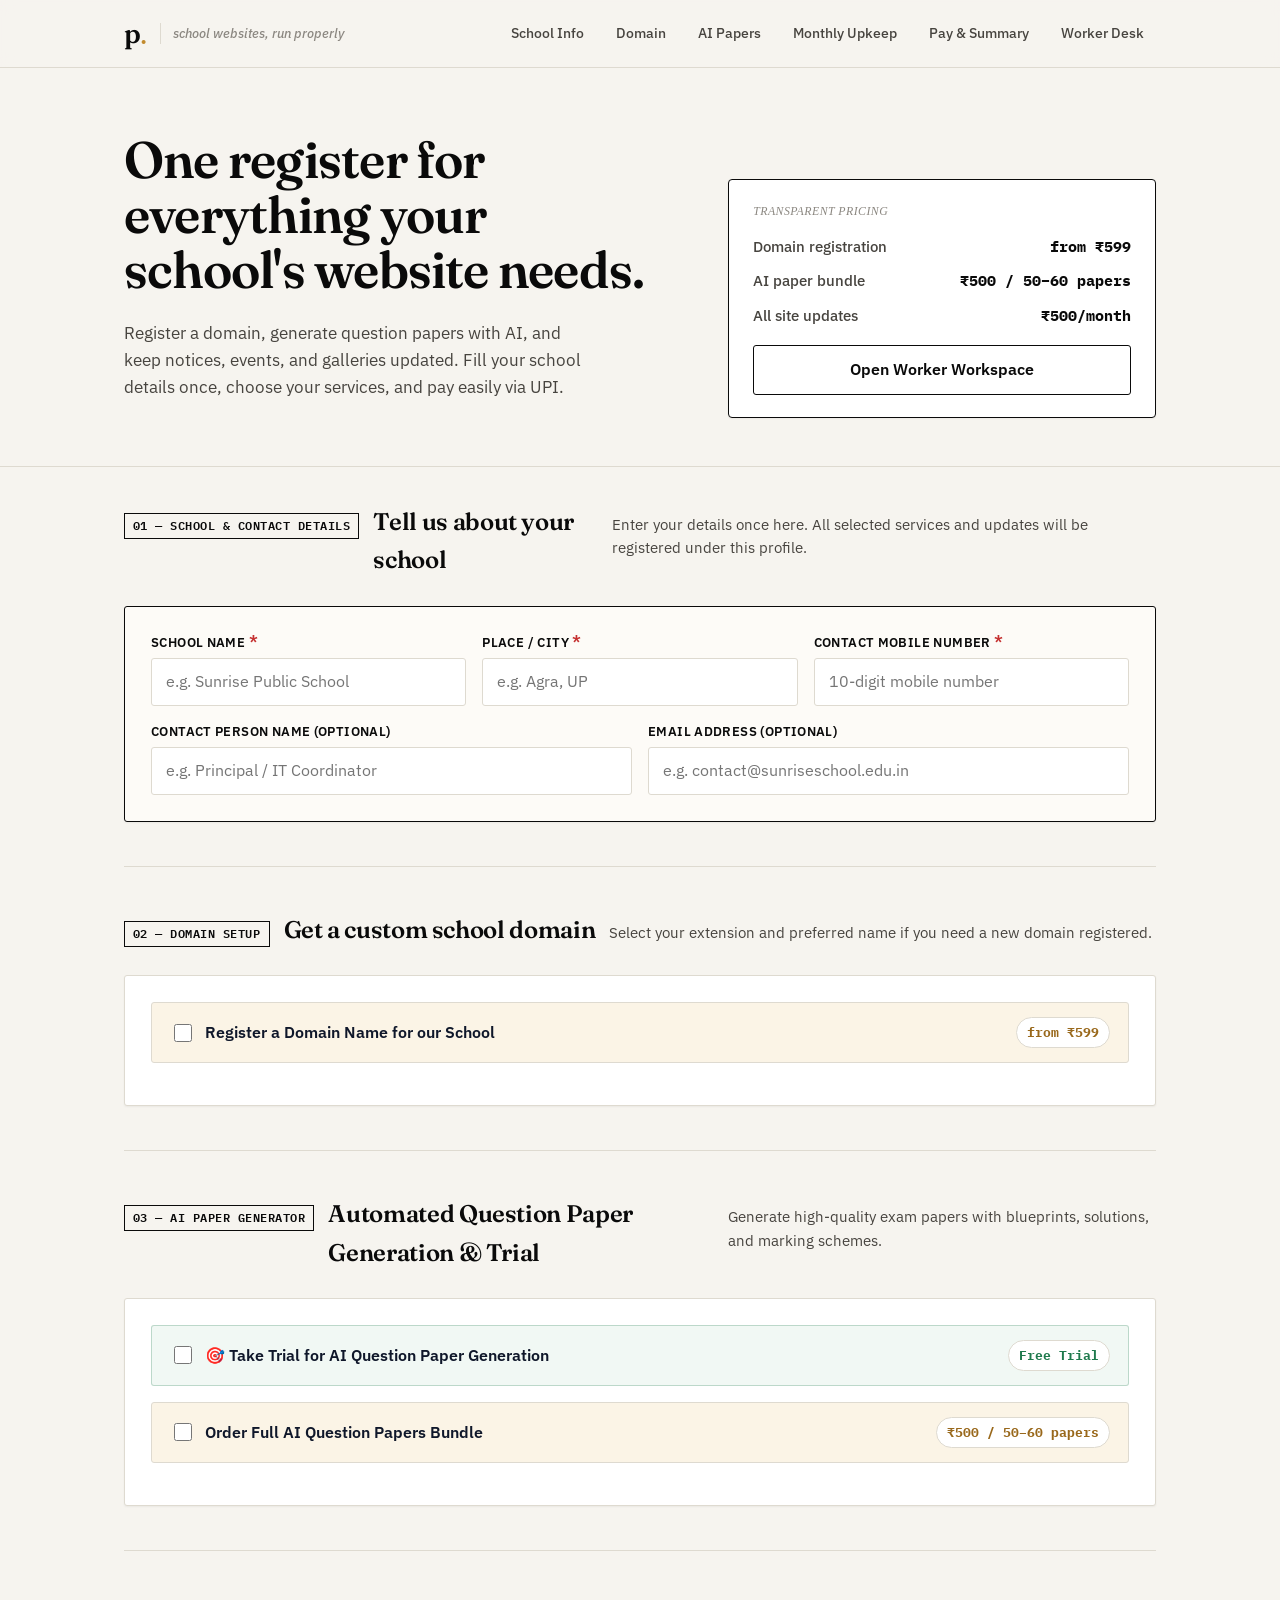
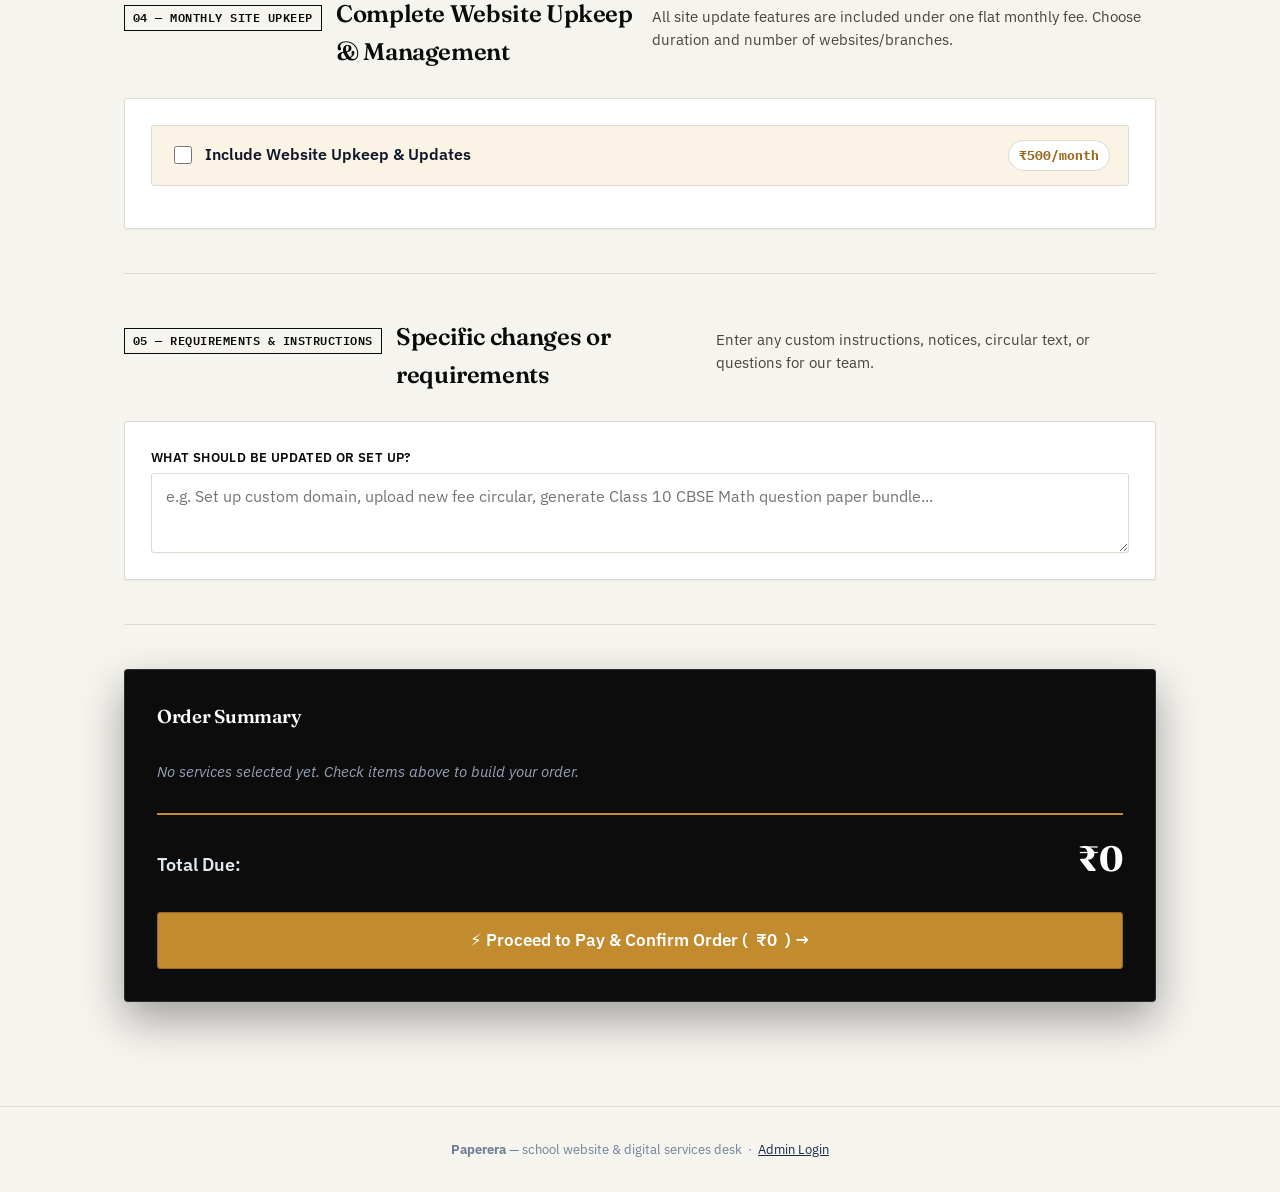
==== commit 9deeba88: "Add auth app and Supabase worker flows" ====
--- a/index.html
+++ b/index.html
@@ -20,6 +20,7 @@
       <a href="#papers">AI Papers</a>
       <a href="#services">Monthly Upkeep</a>
       <a href="#order-summary">Pay &amp; Summary</a>
+      <a href="worker.html">Worker Desk</a>
     </nav>
   </div>
 </header>
@@ -38,6 +39,9 @@
         <dt>AI paper bundle</dt><dd><span id="heroPaperRate">₹500</span> / <span id="heroPaperRange">50–60 papers</span></dd>
         <dt>All site updates</dt><dd><span id="heroServiceRate">₹500</span>/month</dd>
       </dl>
+      <div style="margin-top:18px;">
+        <a href="worker.html" class="btn secondary" style="width:100%; justify-content:center;">Open Worker Workspace</a>
+      </div>
     </div>
   </div>
 </section>
@@ -86,7 +90,7 @@
       <h2>Get a custom school domain</h2>
       <p>Select your extension and preferred name if you need a new domain registered.</p>
     </div>
-    <div class="card">
+    <div class="card" id="domainCard">
       <div class="service-toggle-bar" id="domainToggleBar">
         <label>
           <input type="checkbox" id="chkDomain" style="width:18px;height:18px;">
@@ -100,10 +104,14 @@
           <div class="field">
             <label for="dExt">Domain Extension</label>
             <select id="dExt"></select>
+            <div class="preset-chips" id="domainChips">
+              <!-- Dynamically populated extension chips -->
+            </div>
           </div>
           <div class="field">
             <label for="dWanted">Preferred Domain Name</label>
             <input type="text" id="dWanted" placeholder="e.g. sunrisepublicschool">
+            <span class="hint">Letters, numbers, and hyphens only</span>
           </div>
         </div>
         <div class="result" id="domainResult">
@@ -113,28 +121,61 @@
     </div>
   </section>
 
-  <!-- ═══════════ 03 AI PAPERS ═══════════ -->
+  <!-- ═══════════ 03 AI PAPERS & TRIAL ═══════════ -->
   <section class="block" id="papers">
     <div class="block-head">
       <span class="no">03 — AI Paper Generator</span>
-      <h2>Automated Question Paper Generation</h2>
+      <h2>Automated Question Paper Generation &amp; Trial</h2>
       <p>Generate high-quality exam papers with blueprints, solutions, and marking schemes.</p>
     </div>
-    <div class="card">
+    <div class="card" id="paperCard">
+      <!-- AI Trial Option -->
+      <div class="service-toggle-bar" id="trialToggleBar" style="background:#f1f8f4; border-color:rgba(31,122,77,0.25);">
+        <label>
+          <input type="checkbox" id="chkTrial" style="width:18px;height:18px;">
+          <span>🎯 Take Trial for AI Question Paper Generation</span>
+        </label>
+        <span class="service-price-pill" id="trialPillPrice" style="color:var(--green);">Free Trial</span>
+      </div>
+      <div class="service-body disabled" id="trialBody" style="margin-bottom:20px;">
+        <div class="result" id="trialResult" style="background:var(--green-light); border-color:rgba(31,122,77,0.2);">
+          Selected: <strong id="trialDescOut">5 test question papers generated</strong> — Cost: <span class="big" id="trialCostOut" style="color:var(--green);">₹0</span>
+        </div>
+      </div>
+
+      <!-- AI Full Paper Bundle -->
       <div class="service-toggle-bar" id="paperToggleBar">
         <label>
           <input type="checkbox" id="chkPaper" style="width:18px;height:18px;">
-          <span>Order AI Question Papers Bundle</span>
+          <span>Order Full AI Question Papers Bundle</span>
         </label>
         <span class="service-price-pill" id="paperPillPrice">₹500 / 50–60 papers</span>
       </div>
 
       <div class="service-body disabled" id="paperBody">
-        <div class="field" style="max-width:320px;">
-          <label for="pAmount">Budget / Amount (₹)</label>
-          <input type="number" id="pAmount" min="500" step="500" value="500" placeholder="e.g. 1500">
-          <span class="hint" id="paperRateHint">Rate: ₹500 = 50–60 question papers</span>
-        </div>
+        <label style="font-size:0.88rem; font-weight:600; color:var(--navy-deep); margin-bottom:6px; display:block;">
+          Choose Paper Budget Preset:
+        </label>
+        <div class="preset-chips" id="paperPresets">
+          <button type="button" class="preset-chip active" data-amount="500">₹500 (50–60 papers)</button>
+          <button type="button" class="preset-chip" data-amount="1000">₹1,000 (100–120 papers)</button>
+          <button type="button" class="preset-chip" data-amount="1500">₹1,500 (150–180 papers)</button>
+          <button type="button" class="preset-chip" data-amount="2500">₹2,500 (250–300 papers)</button>
+          <button type="button" class="preset-chip" data-amount="5000">₹5,000 (500–600 papers)</button>
+        </div>
+
+        <div class="grid-2" style="margin-top:14px;">
+          <div class="field">
+            <label for="pAmount">Custom Budget / Amount (₹)</label>
+            <div class="stepper-input-wrap">
+              <button type="button" class="stepper-btn" id="btnPaperMinus">−</button>
+              <input type="number" id="pAmount" min="500" step="500" value="500" style="text-align:center;">
+              <button type="button" class="stepper-btn" id="btnPaperPlus">+</button>
+            </div>
+            <span class="hint" id="paperRateHint">Rate: ₹500 = 50–60 question papers</span>
+          </div>
+        </div>
+
         <div class="result" id="paperResult">
           Budget: <span class="big" id="paperAmtOut">₹500</span> gets approximately <strong id="paperCountOut">50–60 papers</strong> generated.
         </div>
@@ -147,9 +188,9 @@
     <div class="block-head">
       <span class="no">04 — Monthly Site Upkeep</span>
       <h2>Complete Website Upkeep &amp; Management</h2>
-      <p>All site update features are included under one flat monthly fee. Choose what you need updated and select duration.</p>
-    </div>
-    <div class="card">
+      <p>All site update features are included under one flat monthly fee. Choose duration and number of websites/branches.</p>
+    </div>
+    <div class="card" id="serviceCard">
       <div class="service-toggle-bar" id="serviceToggleBar">
         <label>
           <input type="checkbox" id="chkServices" style="width:18px;height:18px;">
@@ -159,44 +200,70 @@
       </div>
 
       <div class="service-body disabled" id="servicesBody">
-        <div class="field" style="max-width:280px; margin-bottom:18px;">
-          <label for="sMonths">How many months?</label>
-          <select id="sMonths">
-            <option value="1">1 month (₹500)</option>
-            <option value="2">2 months (₹1,000)</option>
-            <option value="3" selected>3 months (₹1,500)</option>
-            <option value="6">6 months (₹3,000)</option>
-            <option value="12">12 months (1 Year) (₹6,000)</option>
-          </select>
+        <label style="font-size:0.88rem; font-weight:600; color:var(--navy-deep); margin-bottom:6px; display:block;">
+          Select Duration Preset:
+        </label>
+        <div class="preset-chips" id="durationChips">
+          <button type="button" class="preset-chip" data-months="1">1 Month</button>
+          <button type="button" class="preset-chip active" data-months="3">3 Months</button>
+          <button type="button" class="preset-chip" data-months="6">6 Months</button>
+          <button type="button" class="preset-chip" data-months="12">12 Months (1 Yr)</button>
+          <button type="button" class="preset-chip" data-months="24">24 Months (2 Yrs)</button>
+          <button type="button" class="preset-chip" data-months="36">36 Months (3 Yrs)</button>
+        </div>
+
+        <div class="grid-2" style="margin-top:14px; margin-bottom:18px;">
+          <div class="field">
+            <label for="sMonths">Number of Months</label>
+            <div class="stepper-input-wrap">
+              <button type="button" class="stepper-btn" id="btnMonthMinus">−</button>
+              <input type="number" id="sMonths" min="1" max="60" value="3" style="text-align:center;">
+              <button type="button" class="stepper-btn" id="btnMonthPlus">+</button>
+            </div>
+            <span class="hint">Choose any custom number of months (1–60)</span>
+          </div>
+
+          <div class="field">
+            <label for="sSites">Number of Websites / School Branches</label>
+            <div class="stepper-input-wrap">
+              <button type="button" class="stepper-btn" id="btnSiteMinus">−</button>
+              <input type="number" id="sSites" min="1" max="20" value="1" style="text-align:center;">
+              <button type="button" class="stepper-btn" id="btnSitePlus">+</button>
+            </div>
+            <span class="hint">1 site by default, or increase for multi-branch schools</span>
+          </div>
         </div>
 
         <fieldset>
-          <legend>Select features needed</legend>
-          <div class="services-checklist" id="servicesChecklist"></div>
+          <legend>Features included in monthly upkeep</legend>
+          <div class="services-checklist" id="servicesChecklist">
+            <label class="check-item"><input type="checkbox" checked> Notice &amp; Circular Updates</label>
+            <label class="check-item"><input type="checkbox" checked> Photo Gallery Uploads</label>
+            <label class="check-item"><input type="checkbox" checked> Teacher &amp; Staff Directory</label>
+            <label class="check-item"><input type="checkbox" checked> Fee Structure &amp; Admissions</label>
+            <label class="check-item"><input type="checkbox" checked> Events &amp; Academic Calendar</label>
+            <label class="check-item"><input type="checkbox" checked> Domain &amp; Hosting Maintenance</label>
+          </div>
         </fieldset>
 
         <div class="result" id="servicesResult">
-          Duration: <strong id="serviceMonthsOut">3 months</strong> — Total: <span class="big" id="servicesPriceOut">₹1,500</span> (All selected features included)
-        </div>
-      </div>
-    </div>
-  </section>
-
-  <!-- ═══════════ 05 SITE NOTES & FILE ═══════════ -->
+          Duration: <strong id="serviceMonthsOut">3 months</strong> × <strong id="serviceSitesOut">1 website</strong> — Total: <span class="big" id="servicesPriceOut">₹1,500</span>
+        </div>
+      </div>
+    </div>
+  </section>
+
+  <!-- ═══════════ 05 SPECIFIC REQUIREMENTS & NOTES ═══════════ -->
   <section class="block" id="siteinfo">
     <div class="block-head">
-      <span class="no">05 — Notes &amp; File Attachment (Optional)</span>
-      <h2>Specific changes or files</h2>
-      <p>Attach any notice PDF, circular, photos, or instructions for our team.</p>
+      <span class="no">05 — Requirements &amp; Instructions</span>
+      <h2>Specific changes or requirements</h2>
+      <p>Enter any custom instructions, notices, circular text, or questions for our team.</p>
     </div>
     <div class="card">
-      <div class="field">
-        <label for="iNotes">What should be updated?</label>
-        <textarea id="iNotes" placeholder="e.g. Upload new fee circular, add annual sports day photos, update principal message..."></textarea>
-      </div>
       <div class="field" style="margin-bottom:0;">
-        <label for="iFile">Attach document or image (optional, max 3 MB)</label>
-        <input type="file" id="iFile" accept="image/*,.pdf,.doc,.docx">
+        <label for="iNotes">What should be updated or set up?</label>
+        <textarea id="iNotes" placeholder="e.g. Set up custom domain, upload new fee circular, generate Class 10 CBSE Math question paper bundle..."></textarea>
       </div>
     </div>
   </section>
@@ -262,6 +329,7 @@
   </div>
 </footer>
 
+<script src="config.js"></script>
 <script src="storage.js"></script>
 <script src="app.js"></script>
 </body>
--- a/style.css
+++ b/style.css
@@ -163,10 +163,16 @@
 }
 
 .service-body {
-  transition: opacity .2s;
+  margin-top: 14px;
+  animation: fadeIn .2s ease-in-out;
 }
 .service-body.disabled {
-  opacity: .4; pointer-events: none; filter: grayscale(0.5);
+  display: none !important;
+}
+
+@keyframes fadeIn {
+  from { opacity: 0; transform: translateY(-4px); }
+  to { opacity: 1; transform: translateY(0); }
 }
 
 fieldset { border: 1px solid var(--line); border-radius: var(--radius); padding: 16px 18px; margin: 0 0 16px; background: #fff; }
@@ -177,6 +183,71 @@
 }
 .check-item {
   display: flex; align-items: center; gap: 8px; font-size: .88rem; font-weight: 500; cursor: pointer;
+}
+
+/* ─── Interactive Preset Chips & Steppers ─── */
+.card.service-selected {
+  border: 2px solid var(--navy-deep);
+  box-shadow: 0 4px 16px rgba(26,42,71,.12);
+}
+
+.preset-chips {
+  display: flex;
+  gap: 8px;
+  flex-wrap: wrap;
+  margin: 6px 0 14px;
+}
+
+.preset-chip {
+  padding: 6px 14px;
+  font-size: .84rem;
+  font-weight: 600;
+  border-radius: var(--radius);
+  border: 1px solid var(--line);
+  background: #fff;
+  cursor: pointer;
+  transition: all .15s ease;
+  color: var(--ink-soft);
+  user-select: none;
+}
+
+.preset-chip:hover {
+  border-color: var(--navy-deep);
+  color: var(--navy-deep);
+  background: var(--paper);
+}
+
+.preset-chip.active {
+  background: var(--navy-deep);
+  color: #fff;
+  border-color: var(--navy-deep);
+}
+
+.stepper-input-wrap {
+  display: flex;
+  align-items: center;
+  gap: 8px;
+}
+
+.stepper-btn {
+  width: 38px;
+  height: 40px;
+  padding: 0;
+  display: inline-flex;
+  align-items: center;
+  justify-content: center;
+  font-size: 1.1rem;
+  font-weight: 700;
+  border: 1px solid var(--line);
+  background: #fff;
+  color: var(--ink);
+  cursor: pointer;
+  border-radius: var(--radius);
+}
+
+.stepper-btn:hover {
+  background: var(--paper);
+  border-color: var(--navy-deep);
 }
 
 /* ─── Buttons ─── */
@@ -313,6 +384,18 @@
 .admin-tabs button.active { color: #f8f6f0; border-bottom-color: var(--gold); font-weight: 600; }
 
 .admin-panel { padding: 32px 28px 80px; max-width: 1280px; margin: 0 auto; }
+.workspace-intro { display:flex; justify-content:space-between; align-items:end; gap:28px; padding: 8px 0 30px; }
+.workspace-intro h1 { font-size:clamp(1.8rem,3vw,2.65rem); max-width:22ch; margin:0 0 8px; }
+.workspace-intro p { color:var(--ink-soft); margin:0; max-width:62ch; }
+.workspace-kicker { font-family:'IBM Plex Mono',monospace; font-size:.74rem; letter-spacing:.04em; color:var(--ink-mute)!important; margin-bottom:8px!important; }
+.workspace-nav { position:sticky; top:0; z-index:5; display:flex; gap:4px; padding:8px; margin:0 -8px 26px; overflow-x:auto; background:rgba(246,244,239,.94); border-bottom:1px solid var(--line); }
+.workspace-nav a { flex:0 0 auto; padding:7px 12px; color:var(--ink-soft); text-decoration:none; font-size:.82rem; font-weight:600; border:1px solid transparent; }
+.workspace-nav a:hover { color:var(--ink); border-color:var(--line-heavy); background:#fff; }
+.workspace-section { scroll-margin-top:70px; margin:46px 0; }
+.section-heading { display:flex; justify-content:space-between; align-items:end; margin-bottom:15px; }
+.section-heading h2 { font-size:1.45rem; margin:0; }
+.section-heading p { margin:2px 0 0; font-size:.9rem; color:var(--ink-soft); }
+@media (max-width: 640px) { .workspace-intro { display:block; } .workspace-intro .btn { margin-top:18px; } .admin-panel { padding:24px 16px 56px; } }
 .tab-view { display: none; }
 .tab-view.active { display: block; }
 
@@ -394,3 +477,341 @@
 .price-field { display: flex; flex-direction: column; gap: 5px; }
 .price-field label { font-size: .78rem; font-weight: 600; color: var(--ink-soft); }
 .qr-preview { max-width: 150px; border: 1px solid var(--line); border-radius: var(--radius); margin-top: 10px; display: block; }
+
+/* ════════════════════════════════════════════════════════════
+   PAPERERA — Design System
+   A ledger/register aesthetic: black ink on paper. No colour —
+   status and hierarchy are carried by weight, fill, and rule,
+   the way a paper ledger marks a closed account with a stamp.
+════════════════════════════════════════════════════════════ */
+
+:root {
+  --paper:        #f6f4ef;
+  --paper-card:   #ffffff;
+  --ink:          #0a0a0a;
+  --ink-soft:     #47443f;
+  --ink-mute:     #8b8780;
+  --line:         #dedad0;
+  --line-heavy:   #0a0a0a;
+  --dark:         #0c0c0c;
+  --dark-card:    #161615;
+  --line-dark:    rgba(246,244,239,.14);
+  --paper-on-dark:#f6f4ef;
+  --radius:       3px;
+  --radius-lg:    4px;
+  --max:          1080px;
+  --shadow:       0 1px 2px rgba(10,10,10,.05);
+  --shadow-lg:    0 18px 44px rgba(0,0,0,.35);
+}
+
+body {
+  background: var(--paper);
+  color: var(--ink);
+}
+
+h1, h2, h3, h4 {
+  font-family: 'Fraunces', Georgia, serif;
+  color: var(--ink);
+  letter-spacing: -.015em;
+}
+
+.logo-mark {
+  font-family: 'Fraunces', serif;
+  font-weight: 600;
+  font-size: 1.7rem;
+  color: var(--ink);
+  letter-spacing: -.03em;
+  line-height: 1;
+  display: inline-flex;
+  align-items: center;
+  user-select: none;
+}
+.logo-mark span { font-style: italic; font-weight: 400; }
+
+.site-header {
+  border-bottom: 1px solid var(--line);
+  background: rgba(246, 244, 239, 0.92);
+  backdrop-filter: blur(8px);
+}
+.site-header .bar {
+  display: flex; align-items: center; justify-content: space-between;
+  padding: 16px 24px;
+}
+.brand .tagline {
+  color: var(--ink-mute);
+  font-size: .82rem;
+  font-weight: 500;
+  font-style: italic;
+  padding-left: 12px;
+  border-left: 1px solid var(--line);
+}
+nav.top-nav a {
+  color: var(--ink-soft);
+  text-decoration: none;
+  font-size: .88rem;
+  font-weight: 500;
+  padding: 6px 12px;
+  border-radius: var(--radius);
+}
+nav.top-nav a:hover {
+  background: var(--paper-card);
+  box-shadow: inset 0 0 0 1px var(--line);
+}
+
+.hero {
+  border-bottom: 1px solid var(--line);
+  background: var(--paper);
+}
+.hero .container {
+  padding: 64px 24px 48px;
+  display: grid;
+  grid-template-columns: 1.3fr 1fr;
+  gap: 48px; align-items: end;
+}
+.hero h1 {
+  font-size: clamp(2.1rem, 4.4vw, 3.2rem);
+  line-height: 1.08;
+  max-width: 16ch;
+  margin-bottom: .45em;
+}
+.hero .lede {
+  font-size: 1.05rem;
+  color: var(--ink-soft);
+  max-width: 46ch;
+}
+.hero .register {
+  border: 1px solid var(--line-heavy);
+  background: var(--paper-card);
+  padding: 22px 24px;
+}
+.hero .register h4 {
+  font-size: .74rem;
+  letter-spacing: .04em;
+  color: var(--ink-mute);
+  margin-bottom: 14px;
+  font-style: italic;
+  font-weight: 500;
+}
+.hero .register dl {
+  display: grid;
+  grid-template-columns: auto 1fr;
+  gap: 11px 16px;
+  margin: 0;
+  font-size: .92rem;
+}
+.hero .register dt { color: var(--ink-soft); font-weight: 500; }
+.hero .register dd {
+  margin: 0;
+  text-align: right;
+  font-weight: 700;
+  color: var(--ink);
+  font-family: 'IBM Plex Mono', monospace;
+}
+
+.block-head {
+  display: flex;
+  align-items: baseline;
+  gap: 14px;
+}
+.block-head .no {
+  font-family: 'IBM Plex Mono', monospace;
+  color: var(--ink);
+  font-size: .78rem;
+  letter-spacing: .04em;
+  flex-shrink: 0;
+  font-weight: 600;
+  border: 1px solid var(--line-heavy);
+  padding: 2px 8px;
+}
+
+.card {
+  border: 1px solid var(--line);
+  background: var(--paper-card);
+  border-radius: var(--radius);
+  box-shadow: var(--shadow);
+}
+.card.highlight-card {
+  border: 1px solid var(--line-heavy);
+}
+
+field-label, .field label { color: var(--ink); }
+
+button, .btn {
+  font: inherit;
+  font-weight: 600;
+  border: 1px solid var(--ink);
+  background: var(--ink);
+  color: #fff;
+  border-radius: var(--radius);
+}
+button.secondary, .btn.secondary {
+  background: #fff;
+  color: var(--ink);
+  border-color: var(--line-heavy);
+}
+button.ghost {
+  background: transparent;
+  border-color: transparent;
+  color: var(--ink-soft);
+}
+button.ghost:hover {
+  color: var(--ink);
+  text-decoration: underline;
+}
+
+.msg {
+  border: 1px solid;
+}
+.msg.ok {
+  background: #fff;
+  color: var(--ink);
+  border-color: var(--line-heavy);
+}
+.msg.err {
+  background: var(--ink);
+  color: #fff;
+  border-color: var(--ink);
+}
+
+.result {
+  border: 1px dashed var(--line-heavy);
+  background: var(--paper);
+}
+
+.order-summary-box {
+  background: var(--dark);
+  color: var(--paper-on-dark);
+  border-radius: var(--radius-lg);
+  box-shadow: var(--shadow-lg);
+  border: 1px solid var(--line-dark);
+}
+.order-total-row .val {
+  font-family: 'Fraunces', serif;
+  font-size: 2.2rem;
+  color: #fff;
+}
+
+.pay-modal {
+  background: var(--paper-card);
+  border: 1px solid var(--line-heavy);
+  border-radius: var(--radius-lg);
+  box-shadow: var(--shadow-lg);
+}
+
+body.admin, body.worker {
+  background: var(--dark);
+}
+
+.admin-shell, .worker-shell { display: none; min-height: 100vh; background: #f4f0e6; }
+.admin-shell.show, .worker-shell.show { display: block; }
+
+.admin-top, .worker-top {
+  background: var(--dark);
+  color: var(--paper-on-dark);
+  padding: 14px 28px;
+  display: flex;
+  justify-content: space-between;
+  align-items: center;
+  border-bottom: 2px solid #fff;
+}
+.admin-top .brand-area, .worker-top .brand-area { display: flex; align-items: center; gap: 12px; }
+.admin-top .logo-mark, .worker-top .logo-mark { color: #f6f4ef; }
+.admin-top .sub, .worker-top .sub { font-size: .8rem; color: #94a3b8; border-left: 1px solid #334155; padding-left: 12px; }
+.admin-top .actions, .worker-top .actions { display: flex; align-items: center; gap: 10px; }
+.admin-top button, .worker-top button { background: transparent; border: 1px solid rgba(248,246,240,.3); color: #f8f6f0; font-size: .82rem; padding: 7px 14px; }
+.admin-top button:hover, .worker-top button:hover { background: rgba(248,246,240,.1); }
+
+.admin-tabs button.active {
+  color: #f6f4ef;
+  border-bottom-color: #fff;
+}
+
+.worker-panel {
+  padding: 32px 28px 80px;
+  max-width: 1280px;
+  margin: 0 auto;
+}
+
+.stat-grid {
+  display: grid;
+  grid-template-columns: repeat(4, minmax(0, 1fr));
+  gap: 1px;
+  background: var(--line-heavy);
+  border: 1px solid var(--line-heavy);
+  margin-bottom: 32px;
+}
+.stat-card {
+  background: var(--paper-card);
+  border: none;
+  border-radius: 0;
+  padding: 18px 22px;
+  box-shadow: none;
+}
+.stat-card.highlight { background: var(--ink); }
+.stat-card.highlight .value { color: #fff; }
+
+.worker-grid {
+  display: grid;
+  grid-template-columns: 1fr 1fr;
+  gap: 20px;
+  margin-bottom: 28px;
+}
+@media (max-width: 860px) { .worker-grid { grid-template-columns: 1fr; } }
+
+.worker-id-pill {
+  font-family: 'IBM Plex Mono', monospace;
+  font-size: .78rem;
+  background: rgba(246,244,239,.08);
+  border: 1px solid rgba(246,244,239,.2);
+  padding: 4px 10px;
+  border-radius: 20px;
+  letter-spacing: .03em;
+}
+
+.status-check-result {
+  margin-top: 16px;
+  padding: 16px 18px;
+  border: 1px dashed var(--line-heavy);
+  border-radius: var(--radius);
+  background: var(--paper);
+}
+.status-check-result.not-found { color: var(--ink-mute); font-style: italic; }
+
+.copy-id-btn {
+  background: none;
+  border: 1px solid var(--line);
+  color: var(--ink-soft);
+}
+.copy-id-btn:hover {
+  border-color: var(--ink);
+  color: var(--ink);
+}
+
+.badge {
+  padding: 3px 10px;
+  border-radius: 20px;
+  font-size: .68rem;
+  font-weight: 700;
+  white-space: nowrap;
+  border: 1px solid var(--ink);
+  background: #fff;
+  color: var(--ink);
+}
+.badge.new { border-style: dotted; color: var(--ink-mute); border-color: var(--ink-mute); }
+.badge.handled, .badge.paid, .badge.closed { background: var(--ink); color: #fff; }
+.badge.pending, .badge.open { border-style: dashed; }
+
+.client-id-reveal {
+  background: var(--ink);
+  color: #fff;
+}
+
+.copy-id-btn {
+  background: none;
+  border: 1px solid var(--line);
+  color: var(--ink-soft);
+}
+.copy-id-btn:hover {
+  border-color: var(--ink);
+  color: var(--ink);
+}
